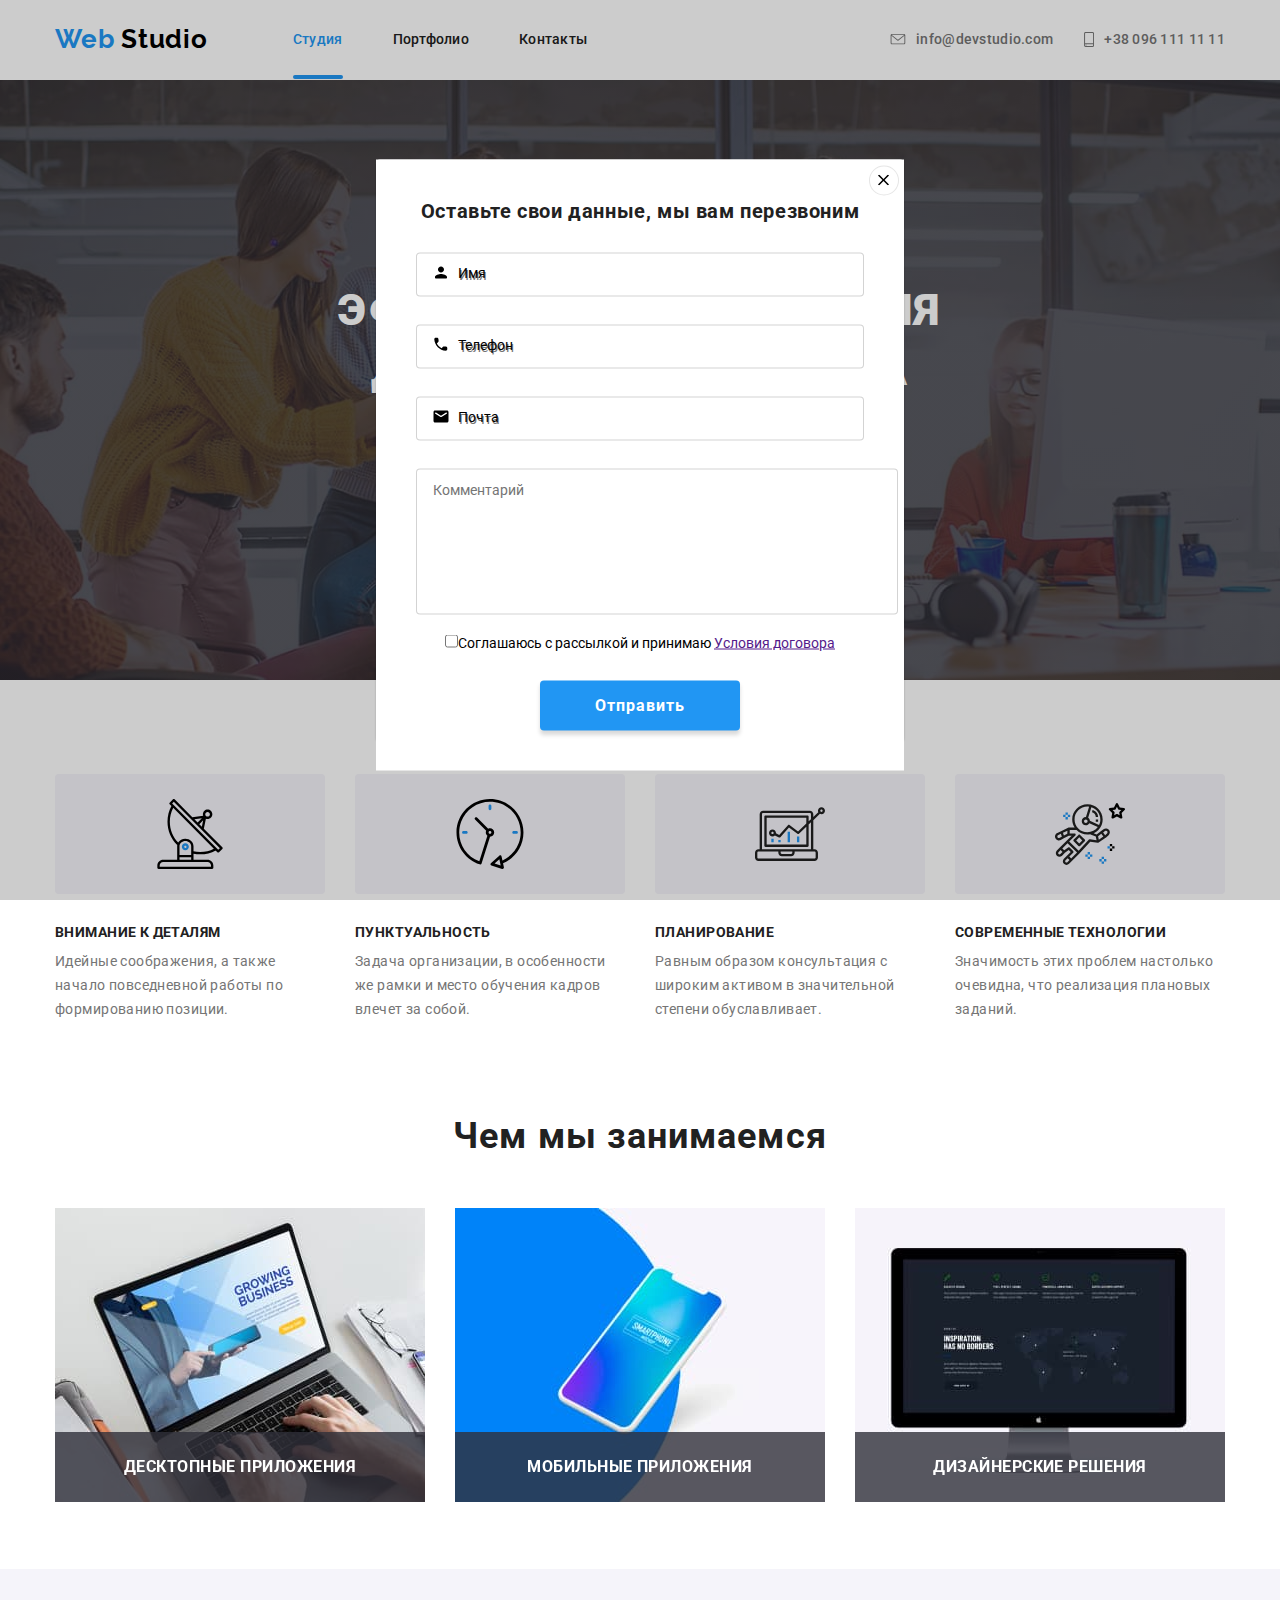
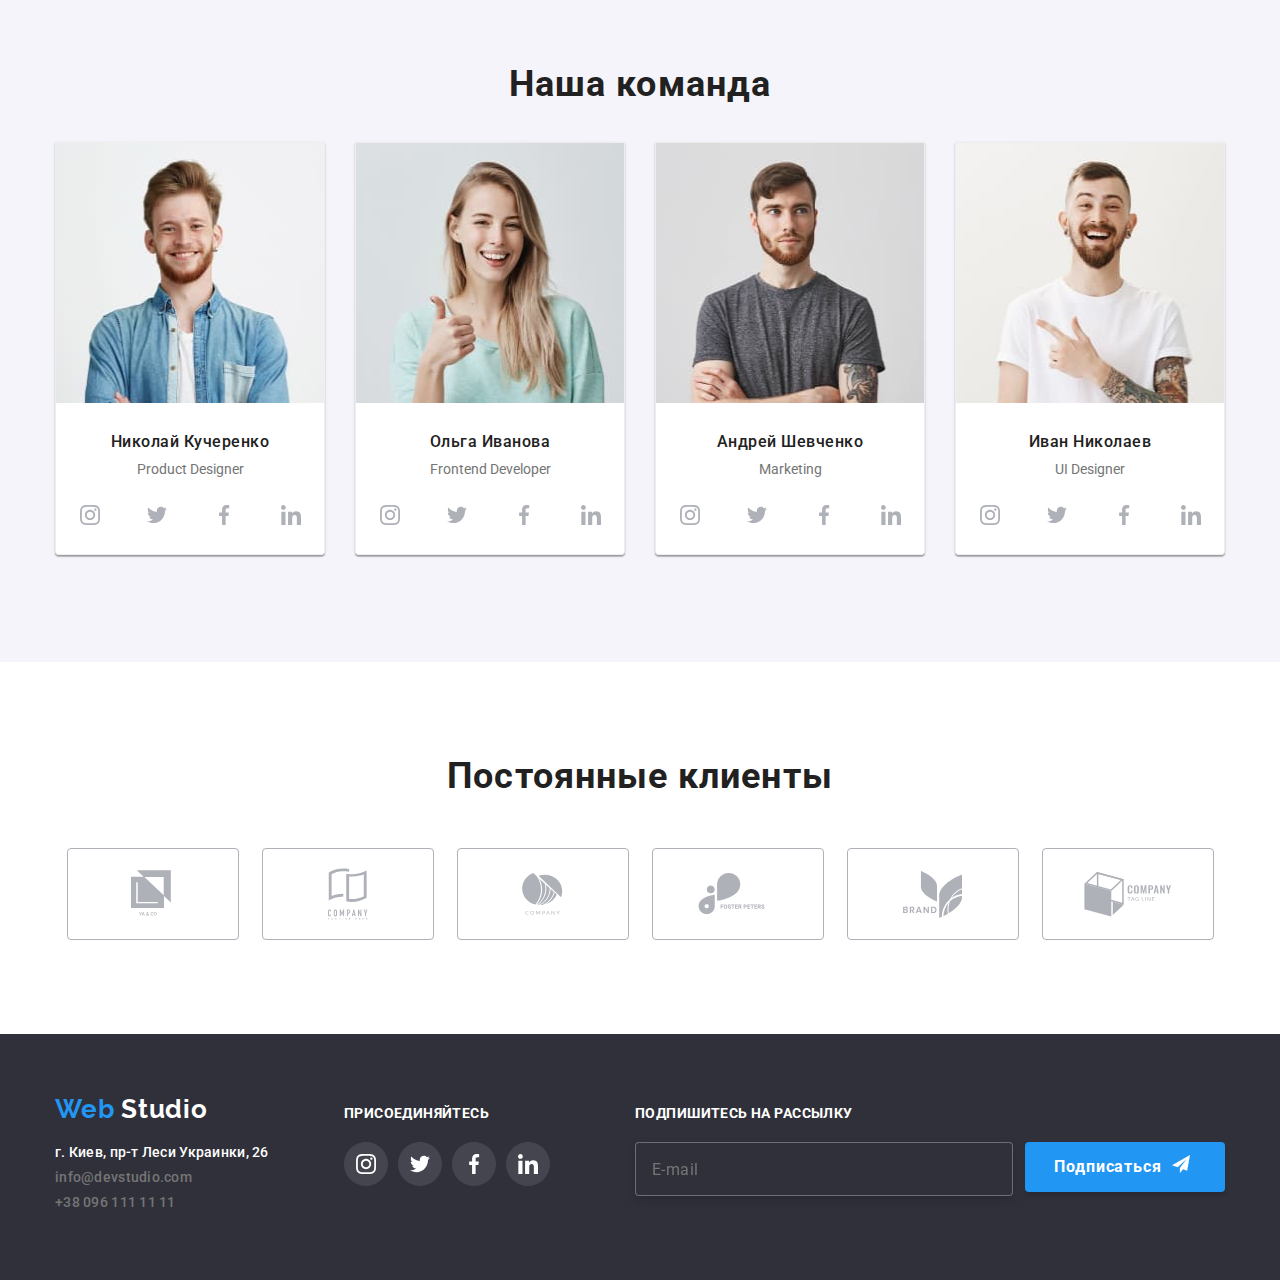
==== index.html @ 1ddcbf8c "форма-вопрос" ====
<!DOCTYPE html>
<html lang="ru">

<head>
  <meta charset="UTF-8" />
  <meta name="viewport" content="width=device-width, initial-scale=1.0" />
  <title>Web Studio</title>
  <link rel="stylesheet" href="./css/normalize.css" />
  <link rel="stylesheet" href="./css/style.css" />
  <link href="https://fonts.googleapis.com/css2?family=Roboto:wght@400;500;700&display=swap" rel="stylesheet" />
</head>

<body>
  <!--Хедер-->
  <header class="header">
    <div class="container">
      <nav class="navigation">
        <a class="logo-link-header link" href="./index.html">Web<span class="logo-studio-header"> Studio</span></a>

        <ul class="navigation-list list">
          <li class="navigation-list-item">
            <a class="navigation-list-link link current" href="./index.html">Студия</a>
          </li>
          <li class="navigation-list-item">
            <a class="navigation-list-link link" href="./portfolio.html">Портфолио</a>
          </li>
          <li class="navigation-list-item">
            <a class="navigation-list-link link" href="">Контакты</a>
          </li>
        </ul>
      </nav>

      <div class="header-contacts">
        <address class="address">
          <ul class="header-address list">

            <li class="mail-link-block">
              <a class="company-address-header link" href="mailto:info@devstudio.com">
                <svg class="company-address-svg" width="16" height="11">
                  <use href="./images/icons/symbol-defs.svg#envelope"></use>
                </svg>
                info@devstudio.com
              </a>
            </li>

            <li class="phone-link-block">
              <a class="company-address-header link" href="tel:+380961111111">
                <svg class="company-address-svg" width="10" height="15">
                  <use href="./images/icons/symbol-defs.svg#smartphone"></use>
                </svg>
                +38 096 111 11 11
              </a>
            </li>

          </ul>
        </address>
      </div>
    </div>
  </header>

  <main>
    <!--Герой-->
    <section class="hero">
      <div class="container">
        <h1 class="hero-title">
          Эффективные решения<br>для вашего бизнеса
        </h1>
        <div class="hero-button">
          <button class="button">Заказать услугу</button>
        </div>

        <div class="backdrop is-hidden">
          <div class="modal">
            <form action="" class="contact-form">

              <button class="close-button">
                <svg class="close-button-icon">
                  <use href="./images/icons/symbol-defs.svg#close"></use>
                </svg>
              </button>

              <b class="modal-title">Оставьте свои данные, мы вам перезвоним</b>

              <div class="input-div">
                <svg class="input-icon">
                  <use href="./images/icons/symbol-defs.svg#person-black"></use>
                </svg>
                <label for="user-name" class="contact-form-label">Имя</label>
                <input type="text" name="user-name" class="contact-form-input" placeholder="Имя">
              </div>

              <div class="input-div">
                <svg class="input-icon">
                  <use href="./images/icons/symbol-defs.svg#phone-black"></use>
                </svg>
                <label for="user-name" class="contact-form-label">Телефон</label>
                <input type="phone" name="user-phone" class="contact-form-input" placeholder="Телефон">
              </div>

              <div class="input-div">
                <svg class="input-icon">
                  <use href="./images/icons/symbol-defs.svg#email-black"></use>
                </svg>
                <label for="user-name" class="contact-form-label">Почта</label>
                <input type="email" name="user-email" class="contact-form-input" placeholder="Почта">
              </div>

              <textarea class="input-comment" name="user-message" id="" placeholder="Комментарий"></textarea>

              <div class="input-checkbox">
                <label>
                  <input type="checkbox">Соглашаюсь с рассылкой и принимаю <a href="">Условия договора</a>
                </label>
              </div>





              <button class="submit-button" type="submit">Отправить</button>
            </form>



          </div>
        </div>

        <!-- <script>
                  const refs = {
                    openModalBtn: document.querySelector("[data-open-modal]"),
                    closeModalBtn: document.querySelector("[data-close-modal]"),
                    backdrop: document.querySelector("[data-backdrop]"),
                  };
        
                  refs.openModalBtn.addEventListener("click", toggleModal);
                  refs.closeModalBtn.addEventListener("click", toggleModal);
        
                  refs.backdrop.addEventListener("click", logBackdropClick);
        
                  function toggleModal() {
                    refs.backdrop.classList.toggle("is-hidden");
                  }
        
                  function logBackdropClick() {
                    console.log("Это клик в бекдроп");
                  }
                </script> -->

      </div>
    </section>

    <!--Преимущества-->
    <section class="advantages">
      <div class="container">
        <h2 hidden>Наши преимущества</h2>
        <ul class="advantages-list list">
          <li class="advantages-list-item list">
            <div class="advantages-icon-div">
              <svg class="advantage-link-icon">
                <use href="./images/icons/symbol-defs.svg#advantage-1"></use>
              </svg>
            </div>
            <h3 class="advantage-name">Внимание к деталям</h3>
            <p class="advantage-description">
              Идейные соображения, а также начало повседневной работы по
              формированию позиции.
            </p>
          </li>


          <li class="advantages-list-item list">
            <div class="advantages-icon-div">
              <svg class="advantage-link-icon">
                <use href="./images/icons/symbol-defs.svg#advantage-2"></use>
              </svg>
            </div>
            <h3 class="advantage-name">Пунктуальность</h3>
            <p class="advantage-description">
              Задача организации, в особенности же рамки и место обучения
              кадров влечет за собой.
            </p>
          </li>

          <li class="advantages-list-item list">
            <div class="advantages-icon-div">
              <svg class="advantage-link-icon">
                <use href="./images/icons/symbol-defs.svg#advantage-3"></use>
              </svg>
            </div>
            <h3 class="advantage-name">Планирование</h3>
            <p class="advantage-description">
              Равным образом консультация с широким активом в значительной
              степени обуславливает.
            </p>
          </li>

          <li class="advantages-list-item list">
            <div class="advantages-icon-div">
              <svg class="advantage-link-icon">
                <use href="./images/icons/symbol-defs.svg#advantage-4"></use>
              </svg>
            </div>
            <h3 class="advantage-name">Современные технологии</h3>
            <p class="advantage-description">
              Значимость этих проблем настолько очевидна, что реализация
              плановых заданий.
            </p>
          </li>
        </ul>
      </div>
    </section>

    <!--Чем мы занимаемся-->
    <section class="activities">
      <div class="container">
        <h2 class="section-title">Чем мы занимаемся</h2>
        <ul class="activities-list list">

          <li class="activities-list-item">
            <h3 class="activities-list-item-name">Десктопные приложения</h3>
            <img src="./images/activity-1.jpg" alt="Ноутбук" width="370" height="294" />
          </li>

          <li class="activities-list-item">
            <h3 class="activities-list-item-name">Мобильные приложения</h3>
            <img src="./images/activity-2.jpg" alt="Смартфон" width="370" height="294" />
          </li>

          <li class="activities-list-item">
            <h3 class="activities-list-item-name">Дизайнерские решения</h3>
            <img src="./images/activity-3.jpg" alt="Стационарный компьютер" width="370" height="294" />
          </li>

        </ul>
      </div>
    </section>

    <!--Наша команда-->
    <section class="team">
      <div class="container">
        <h2 class="section-title">Наша команда</h2>
        <ul class="team-members-list list">
          <li class="team-member">
            <div class="team-card-image">
              <img class="team-member-image" src="./images/team-member-1.jpg" alt="фото члена команды" width="270"
                height="260" />
            </div>
            <div class="team-card-content">
              <h3 class="team-member-name">Николай Кучеренко</h3>
              <p class="team-member-position">Product Designer</p>
              <ul class="team-member-social-links list">

                <li class="team-member-social-links-item">
                  <a class="team-member-link" href="" aria-label="Ссылка на профиль Инстаграм">
                    <svg class="team-member-link-icon">
                      <use href="./images/icons/symbol-defs.svg#instagram"></use>
                    </svg>
                  </a>
                </li>
                <li class="team-member-social-links-item">
                  <a class="team-member-link" href="" aria-label="Ссылка на профиль Твиттер">
                    <svg class="team-member-link-icon">
                      <use href="./images/icons/symbol-defs.svg#twitter"></use>
                    </svg>
                  </a>
                </li>
                <li class="team-member-social-links-item">
                  <a class="team-member-link" href="" aria-label="Ссылка на профиль Фейсбук">
                    <svg class="team-member-link-icon">
                      <use href="./images/icons/symbol-defs.svg#facebook"></use>
                    </svg>
                  </a>
                </li>
                <li class="team-member-social-links-item">
                  <a class="team-member-link" href="" aria-label="Ссылка на профиль Линкедин">
                    <svg class="team-member-link-icon">
                      <use href="./images/icons/symbol-defs.svg#linkedin"></use>
                    </svg>
                  </a>
                </li>

              </ul>
            </div>
          </li>

          <li class="team-member">
            <div class="team-card-image">
              <img class="team-member-image" src="./images/team-member-2.jpg" alt="фото члена команды" width="270"
                height="260" />
            </div>
            <div class="team-card-content">
              <h3 class="team-member-name">Ольга Иванова</h3>
              <p class="team-member-position">Frontend Developer</p>
              <ul class="team-member-social-links list">

                <li class="team-member-social-links-item">
                  <a class="team-member-link" href="" aria-label="Ссылка на профиль Инстаграм">
                    <svg class="team-member-link-icon">
                      <use href="./images/icons/symbol-defs.svg#instagram"></use>
                    </svg>
                  </a>
                </li>
                <li class="team-member-social-links-item">
                  <a class="team-member-link" href="" aria-label="Ссылка на профиль Твиттер">
                    <svg class="team-member-link-icon">
                      <use href="./images/icons/symbol-defs.svg#twitter"></use>
                    </svg>
                  </a>
                </li>
                <li class="team-member-social-links-item">
                  <a class="team-member-link" href="" aria-label="Ссылка на профиль Фейсбук">
                    <svg class="team-member-link-icon">
                      <use href="./images/icons/symbol-defs.svg#facebook"></use>
                    </svg>
                  </a>
                </li>
                <li class="team-member-social-links-item">
                  <a class="team-member-link" href="" aria-label="Ссылка на профиль Линкедин">
                    <svg class="team-member-link-icon">
                      <use href="./images/icons/symbol-defs.svg#linkedin"></use>
                    </svg>
                  </a>
                </li>

              </ul>
            </div>
          </li>

          <li class="team-member">
            <div class="team-card-image">
              <img class="team-member-image" src="./images/team-member-3.jpg" alt="фото члена команды" width="270"
                height="260" />
            </div>
            <div class="team-card-content">
              <h3 class="team-member-name">Андрей Шевченко</h3>
              <p class="team-member-position">Marketing</p>
              <ul class="team-member-social-links list">

                <li class="team-member-social-links-item">
                  <a class="team-member-link" href="" aria-label="Ссылка на профиль Инстаграм">
                    <svg class="team-member-link-icon">
                      <use href="./images/icons/symbol-defs.svg#instagram"></use>
                    </svg>
                  </a>
                </li>
                <li class="team-member-social-links-item">
                  <a class="team-member-link" href="" aria-label="Ссылка на профиль Твиттер">
                    <svg class="team-member-link-icon">
                      <use href="./images/icons/symbol-defs.svg#twitter"></use>
                    </svg>
                  </a>
                </li>
                <li class="team-member-social-links-item">
                  <a class="team-member-link" href="" aria-label="Ссылка на профиль Фейсбук">
                    <svg class="team-member-link-icon">
                      <use href="./images/icons/symbol-defs.svg#facebook"></use>
                    </svg>
                  </a>
                </li>
                <li class="team-member-social-links-item">
                  <a class="team-member-link" href="" aria-label="Ссылка на профиль Линкедин">
                    <svg class="team-member-link-icon">
                      <use href="./images/icons/symbol-defs.svg#linkedin"></use>
                    </svg>
                  </a>
                </li>

              </ul>
            </div>
          </li>

          <li class="team-member">
            <div class="team-card-image">
              <img class="team-member-image" src="./images/team-member-4.jpg" alt="фото члена команды" width="270"
                height="260" />
            </div>
            <div class="team-card-content">
              <h3 class="team-member-name">Иван Николаев</h3>
              <p class="team-member-position">UI Designer</p>
              <ul class="team-member-social-links list">

                <li class="team-member-social-links-item">
                  <a class="team-member-link" href="" aria-label="Ссылка на профиль Инстаграм">
                    <svg class="team-member-link-icon">
                      <use href="./images/icons/symbol-defs.svg#instagram"></use>
                    </svg>
                  </a>
                </li>
                <li class="team-member-social-links-item">
                  <a class="team-member-link" href="" aria-label="Ссылка на профиль Твиттер">
                    <svg class="team-member-link-icon">
                      <use href="./images/icons/symbol-defs.svg#twitter"></use>
                    </svg>
                  </a>
                </li>
                <li class="team-member-social-links-item">
                  <a class="team-member-link" href="" aria-label="Ссылка на профиль Фейсбук">
                    <svg class="team-member-link-icon">
                      <use href="./images/icons/symbol-defs.svg#facebook"></use>
                    </svg>
                  </a>
                </li>
                <li class="team-member-social-links-item">
                  <a class="team-member-link" href="" aria-label="Ссылка на профиль Линкедин">
                    <svg class="team-member-link-icon">
                      <use href="./images/icons/symbol-defs.svg#linkedin"></use>
                    </svg>
                  </a>
                </li>

              </ul>
            </div>
          </li>
        </ul>
      </div>
    </section>

    <!--Постоянные клиенты-->
    <section class="clients">
      <div class="container">
        <h2 class="section-title">Постоянные клиенты</h2>
        <ul class="clients-list list">
          <li class="clients-list-item">
            <a class="client-logo-link" href="" aria-label="логотип компании-клиента">
              <svg class="client-logo-svg" width="44" height="49">
                <use href="./images/icons/symbol-defs.svg#logo-1"></use>
              </svg>
            </a>
          </li>
          <li class="clients-list-item">
            <a class="client-logo-link" href="" aria-label="логотип компании-клиента">
              <svg class="client-logo-svg" width="40" height="52">
                <use href="./images/icons/symbol-defs.svg#logo-2"></use>
              </svg>
            </a>
          </li>
          <li class="clients-list-item">
            <a class="client-logo-link" href="" aria-label="логотип компании-клиента">
              <svg class="client-logo-svg" width="41" height="42">
                <use href="./images/icons/symbol-defs.svg#logo-3"></use>
              </svg>
            </a>
          </li>
          <li class="clients-list-item">
            <a class="client-logo-link" href="" aria-label="логотип компании-клиента">
              <svg class="client-logo-svg" width="80" height="42">
                <use href="./images/icons/symbol-defs.svg#logo-4"></use>
              </svg>
            </a>
          </li>
          <li class="clients-list-item">
            <a class="client-logo-link" href="" aria-label="логотип компании-клиента">
              <svg class="client-logo-svg" width="59" height="47">
                <use href="./images/icons/symbol-defs.svg#logo-5"></use>
              </svg>
            </a>
          </li>
          <li class="clients-list-item">
            <a class="client-logo-link" href="" aria-label="логотип компании-клиента">
              <svg class="client-logo-svg" width="88" height="45">
                <use href="./images/icons/symbol-defs.svg#logo-6"></use>
              </svg>
            </a>
          </li>
        </ul>
      </div>
    </section>
  </main>

  <footer>
    <!--Контакты-->
    <section class="footer">
      <div class="container">
        <h2 hidden>Контакты</h2>
        <div class="footer-contacts">
          <a class="logo-link-footer link" href="./index.html">Web<span class="logo-studio-footer"> Studio</span></a>
          <address class="address">
            <ul class="list">
              <li>
                <a class="company-address link" href="https://goo.gl/maps/VdEKPKN24WeTXLv36" target="_blank">г. Киев,
                  пр-т Леси Украинки, 26</a>
              </li>
              <li>
                <a class="company-mail-footer link" href="mailto:info@devstudio.com">info@devstudio.com
                </a>
              </li>
              <li>
                <a class="company-phone-footer link" href="tel:+380961111111">+38 096 111 11 11
                </a>
              </li>
            </ul>
          </address>
        </div>

        <div class="footer-join">
          <b class="join">Присоединяйтесь</b>
          <ul class="join-links-list list">
            <li class="join-links-item">
              <a class="join-logo-link link" href="">
                <svg class="join-logo-link-svg">
                  <use href="./images/icons/symbol-defs.svg#instagram-footer"></use>
                </svg>
              </a>
            </li>
            <li class="join-links-item">
              <a class="join-logo-link link" href="">
                <svg class="join-logo-link-svg">
                  <use href="./images/icons/symbol-defs.svg#twitter-footer"></use>
                </svg>
              </a>
            </li>
            <li class="join-links-item">
              <a class="join-logo-link link" href="">
                <svg class="join-logo-link-svg">
                  <use href="./images/icons/symbol-defs.svg#facebook-footer"></use>
                </svg>
              </a>
            </li>
            <li class="join-links-item">
              <a class="join-logo-link link" href="">
                <svg class="join-logo-link-svg">
                  <use href="./images/icons/symbol-defs.svg#linkedin-footer"></use>
                </svg>
              </a>
            </li>
          </ul>
        </div>

        <div class="footer-subscribe">

          <form action="#" method="GET" class="subscribe-form">
            <b class="subscribe">Подпишитесь на рассылку</b>
            <div class="subscribe-block">

              <input type="email" name="user email" class="subscribe-input" placeholder="E-mail">

              <button type="submit" class="subscribe-button">
                Подписаться
                <svg class="subscribe-button-icon" width="24" height="24">
                  <use href="./images/icons/symbol-defs.svg#send"></use>
                </svg>
              </button>
            </div>
          </form>

        </div>
      </div>
    </section>
  </footer>
</body>

</html>
---- css/style.css ----
/*
цвет текста
color: #000000; черный для лого
color: #212121; почти черный
color: #FFFFFF; белый
color: #2196F3; голубой
color: #757575; серый

цвет фона
background: #FFFFFF; белый
background: #F5F4FA; серый
background: #2F303A; темный
*/
@font-face {
  font-family: "Raleway";
  font-style: normal;
  font-weight: 700;
  src: local("Raleway Bold"), local("Raleway-Bold"),
    url("../fonts/raleway-v16-latin-700.woff2") format("woff2"),
    /* Chrome 26+, Opera 23+, Firefox 39+ */
      url("../fonts/raleway-v16-latin-700.woff") format("woff"); /* Chrome 6+, Firefox 3.6+, IE 9+, Safari 5.1+ */
}
:root {
  --main-font: "Roboto", sans-serif;
  --secondary-font: "Raleway", sans-serif;
  --section-title-color: #212121;
  --accent-color: #2196f3;
  --accent-text: #ffffff;
  --logo-studio-header: #000000;
  --description-text-color: #757575;
  --title-text-color: #212121;
  --background-dark-color: #2f303a;
  --background-grey-color: #f5f4fa;
}
body {
  background-color: #ffffff;
  font-family: var(--main-font);
  font-size: 14px;
}
.link {
  text-decoration: none;
}
.list {
  list-style: none;
  padding-left: 0;
  padding-right: 0;
}
.section-title {
  /*универсальный заголовок секции*/
  font-weight: 700;
  font-size: 36px;
  line-height: 1.16;
  text-align: center;
  letter-spacing: 0.03em;
  color: var(--section-title-color);
}
.container {
  width: 1170px;
  padding-left: 15px;
  padding-right: 15px;
  margin-left: auto;
  margin-right: auto;
}
ul,
li,
h1,
h2,
h3,
h4,
h5,
h6,
p {
  margin-top: 0;
  margin-bottom: 0;
}
img {
  display: block;
  max-width: 100%;
}

/*Хедер*/
.logo-link-header {
  font-family: var(--secondary-font);
  font-weight: 700;
  font-size: 26px;
  line-height: 1.19;
  letter-spacing: 0.03em;
  color: var(--accent-color);

  padding-top: 24px;
  padding-bottom: 25px;
  margin-right: 85px;
}
.logo-studio-header {
  color: var(--logo-studio-header);
}
.header-address {
  display: flex;
}
.company-address-header {
  font-weight: 500;
  font-size: 14px;
  font-style: normal;
  line-height: 1.14;
  letter-spacing: 0.02em;
  color: var(--description-text-color);
  padding-top: 32px;
  padding-bottom: 32px;

  display: flex;
  align-items: center;
}
.company-address-svg {
  fill: currentColor;
  /*внимательно*/
  margin-right: 10px;
}
.company-address-header:hover,
.company-address-header:focus {
  color: var(--accent-color);
  transition: 250ms cubic-bezier(0.4, 0, 0.2, 1);
}
.mail-link-block {
  margin-right: 31px;
}
.navigation-list-link {
  position: relative;

  font-weight: 500;
  font-size: 14px;
  font-style: normal;
  line-height: 1.14;
  letter-spacing: 0.02em;
  color: var(--section-title-color);

  transition: 250ms cubic-bezier(0.4, 0, 0.2, 1);

  padding-top: 32px;
  padding-bottom: 32px;
}
.navigation-list-link:hover,
.navigation-list-link:focus {
  color: var(--accent-color);
}
.header .container {
  display: flex;
  align-items: center;
  justify-content: space-between;
}
.navigation-list {
  display: flex;
}
.navigation-list-item:not(:last-child) {
  margin-right: 50px;
}
.current::after {
  position: absolute;

  content: "";
  width: 100%;
  height: 4px;
  background-color: #2196F3;
  border-radius: 2px;
  bottom: 0;

  display: block;
}
.navigation-list-link.current {
  color:#2196F3;
}
.navigation {
  display: flex;
  align-items: center;
}

/*Герой*/
.hero {
  /* outline: 1px solid #666; */

  background-image: linear-gradient(
      to bottom,
      rgba(47, 48, 58, 0.8),
      rgba(47, 48, 58, 0.8)
    ),
    url(../images/header-background.jpg);
  background-repeat: no-repeat;
  background-position: center;
  background-size: cover;
  /* max-width: 1600px; */
  padding-top: 200px;
  padding-bottom: 200px;

  text-align: center;
}
.hero-title {
  font-weight: 900;
  font-size: 44px;
  line-height: 60px;
  text-align: center;
  letter-spacing: 0.06em;
  text-transform: uppercase;
  color: var(--accent-text);

  margin-bottom: 30px;
}
.button {
  font-weight: 700;
  font-size: 16px;
  line-height: 1.87;
  letter-spacing: 0.06em;
  color: #ffffff;
  background-color: var(--accent-color);
  width: 200px;
  height: 50px;
  outline: none;
  border: unset;
  cursor: pointer;

  box-shadow: 0px 4px 4px rgba(0, 0, 0, 0.15);
  border-radius: 4px;
}
.backdrop {
  position: fixed;
  top: 0;
  left: 0;

  width: 100%;
  height: 100%;
  background: rgba(0, 0, 0, 0.2);
}
.backdrop.is-hidden {
  /* opacity: 0;
  pointer-events: none; */
}
.modal {
  position: absolute;
  top: 50%;
  left: 50%;
  transform: translate(-50%, -50%);
  z-index: 999;
  
  width: 528px;
  height: 581px;

  background: #FFFFFF;
  box-shadow: 0px 1px 3px rgba(0, 0, 0, 0.12), 0px 1px 1px
  rgba(0, 0, 0, 0.14), 0px 2px 1px
  rgba(0, 0, 0, 0.2);
  border-radius: 4px;
}
.contact-form {
  position: relative;

  padding: 40px;
  display: flex;
  flex-direction: column;
  /* justify-content: center; */

  background-color: #FFFFFF;
}
.close-button {
  position: absolute;
  top: 1%;
  right: 1%;

  border-radius: 50%;
  padding: 0;
  width: 30px;
  height: 30px;

  background: #FFFFFF;
  border: 1px solid rgba(0, 0, 0, 0.1);
}
.close-button-icon {
  width: 11px;
  height: 11px;
}
.input-div {
  position: relative;
}
.contact-form-input[placehoder] {
  font-style: normal;
  font-weight: normal;
  font-size: 14px;
  line-height: 16px;
  letter-spacing: 0.01em;

  color: #757575;

  margin-left: 42px;
}
.modal-title {
  font-style: 400;
  font-weight: 700;
  font-size: 20px;
  line-height: 1.15;
  letter-spacing: 0.03em;
  color: #212121;

  margin-bottom: 30px;
  margin-left: auto;
  margin-right: auto;
}
.input-icon {
  position: absolute;


  width: 18px;
  height: 18px;
  margin-left: 16px;
  margin-top: 11px;
  margin-bottom: 11px;
  margin-right: 8px;
}
.contact-form-label {
  position: absolute;

  margin-left: 42px;
  margin-top: 12px;
  margin-bottom: 12px;
}
.contact-form-input {
  display: block;

  width: 448px;
  height: 40px;
  margin-bottom: 28px;
  padding-left: 42px;
  padding-right: 16px;

  border: 1px solid rgba(33, 33, 33, 0.2);
  border-radius: 4px;
}
.contact-form-input:not(:placeholder-shown) .contact-form-label {
  color: #2196F3;
}
.input-div {
  display: flex;
}
.input-comment {
  width: 448px;
  height: 120px;
  resize: none;

  margin-bottom: 20px;
  padding-left: 16px;
  padding-right: 16px;
  padding-top: 12px;
  padding-bottom: 12px;

  border: 1px solid rgba(33, 33, 33, 0.2);
  border-radius: 4px;
  
}
.input-checkbox {
  display: flex;
  justify-content: center;
  align-items: center;

  margin-bottom: 30px;
}
.submit-button {
  font-weight: 700;
  font-size: 16px;
  line-height: 1.87;
  letter-spacing: 0.06em;
  color: #ffffff;
  background-color: var(--accent-color);
  width: 200px;
  height: 50px;
  outline: none;
  border: unset;
  cursor: pointer;

  box-shadow: 0px 4px 4px rgba(0, 0, 0, 0.15);
  border-radius: 4px;

  margin-left: auto;
  margin-right: auto;
}



/*Преимущества*/
.advantages {
  /* outline: 1px solid #666; */

  padding-top: 94px;
  padding-bottom: 94px;
}
.advantage-name {
  font-weight: 700;
  font-size: 14px;
  line-height: 16px;
  letter-spacing: 0.03em;
  text-transform: uppercase;
  color: #212121;
}
.advantage-description {
  font-weight: 400;
  font-size: 14px;
  line-height: 1.71;
  letter-spacing: 0.03em;
  color: var(--description-text-color);
}
.advantage-link-icon {
  width: 70px;
  height: 70px;
}
.advantages-icon-div {
  width: 270px;
  height: 120px;
  background: #F5F4FA;
  border-radius: 4px;

  display: flex;
  justify-content: center;
  align-items: center;
}
.advantages-list {
  display: flex;
  justify-content: center;
}
.advantages-list-item:not(:last-child) {
  margin-right: 30px;
}
.advantage-name {
  margin-top: 30px;
  margin-bottom: 10px;
}
.link-icon {
  fill: #2f303a;
}

/*Чем мы занимаемся*/
.activities {
  /* outline: 1px solid #666; */

  padding-top: 0;
  padding-bottom: 67px;
}
.activities-list {
  display: flex;
  justify-content: center;
}
.activities-list-item {
  position: relative;
}
.activities-list-item-name {
  position: absolute;
  bottom: 0;

  font-weight: 700;
  font-size: 1.14;
  line-height: 16px;
  text-align: center;
  letter-spacing: 0.03em;
  text-transform: uppercase;
  color: var(--accent-text); 

  background: rgba(47, 48, 58, 0.8);
  width: 370px;
  height: 70px;

  display: flex;
  justify-content: center;
  align-items: center;
}
.activities .section-title {
  margin-bottom: 50px;
}
.activities-list-item:not(:last-child) {
  margin-right: 30px;
}

/*Наша команда*/
.team {
  background-color: var(--background-grey-color);

  padding-top: 94px;
  padding-bottom: 107px;
}
.team .section-title {
  font-weight: 700;
  font-size: 36px;
  line-height: 42px;
  text-align: center;
  letter-spacing: 0.03em;
  color: var(--title-text-color);

  margin-bottom: 37px;
}
.team-member {
  border: 1px solid #eeeeee;
  border-bottom-right-radius: 4px;
  border-bottom-left-radius: 4px;
  overflow: hidden;
  box-shadow: 0px 2px 1px rgba(0, 0, 0, 0.2), 0px 1px 1px rgba(0, 0, 0, 0.14),
    0px 1px 3px rgba(0, 0, 0, 0.12);
}
.team-card-content {
  background-color: #ffffff;
}
.team-member-name {
  font-weight: 500;
  font-size: 16px;
  line-height: 1.18;
  letter-spacing: 0.03em;
  color: var(--title-text-color);

  display: flex;
  justify-content: center;
}
.team-member-position {
  font-weight: 400;
  color: var(--description-text-color);
  margin-bottom: 16px;

  display: flex;
  justify-content: center;
}
.team-member-social-links {
  display: flex;
  justify-content: space-around;
  padding-bottom: 17px;
}
.team-member-social-links-item {
  width: 44px;
  height: 44px;
  display: flex;
  justify-content: center;
  align-items: center;
}
.team-member-link {
  width: 44px;
  height: 44px;  
  border-radius: 50%;
  fill: #AFB1B8;

  display: flex;
  align-items: center;
  justify-content: center;

  transition: 250ms cubic-bezier(0.4, 0, 0.2, 1);
}
.team-member-link:hover,
.team-member-link:focus {
  background-color: var(--accent-color);
}
.team-member-link-icon {
  width: 20px;
  height: 20px;
  transition: 250ms cubic-bezier(0.4, 0, 0.2, 1);
}
.team-member-link:hover .team-member-link-icon,
.team-member-link:focus .team-member-link-icon{
  fill: var(--accent-text);
}
.team-members-list {
  display: flex;
  justify-content: center;
}
.team-member:not(:last-child) {
  margin-right: 30px;
}
.team-member-name {
  padding-top: 30px;
  margin-bottom: 10px;
}

/*Постоянные клиенты*/
.clients {
  padding-top: 94px;
  padding-bottom: 94px;
}
.clients-list {
  display: flex;
  justify-content: space-around;
}
.clients .section-title {
  margin-bottom: 50px;
}
.client-logo-svg {
  fill: #AFB1B8;

  transition: 250ms cubic-bezier(0.4, 0, 0.2, 1);
}
.client-logo-link {
  width: 170px;
  height: 90px;
  border: 1px solid #AFB1B8;
  border-radius: 4px;

  display: flex;
  justify-content: center;
  align-items: center;

  transition: 250ms cubic-bezier(0.4, 0, 0.2, 1);
}
.client-logo-link:hover,
.client-logo-link:focus {
  border-color: var(--accent-color);
}
.client-logo-link:hover .client-logo-svg,
.client-logo-link:focus .client-logo-svg{
  fill: var(--accent-color);
}

/*Контакты*/
.footer {
  padding-top: 60px;
  padding-bottom: 60px;
}
.company-address {
  /*адрес компании в футере*/
  font-weight: 500;
  font-size: 14px;
  font-style: normal;
  line-height: 1.14;
  letter-spacing: 0.02em;
  color: var(--accent-text);

  display: block;
  margin-bottom: 9px;
}
.company-mail-footer,
.company-phone-footer {
  font-weight: 500;
  font-size: 14px;
  font-style: normal;
  line-height: 1.14;
  letter-spacing: 0.02em;
  color: var(--description-text-color);

  display: block;
  margin-bottom: 9px;
}
.join,
.subscribe {
  /*присоединяйтесь, подпишитесь в футере*/
  font-weight: 700;
  font-size: 14px;
  line-height: 1.14;
  letter-spacing: 0.03em;
  text-transform: uppercase;
  color: var(--accent-text);

  display: block;
  margin-bottom: 20px;
}
.logo-link-footer {
  /*логотип в футере*/
  font-family: var(--secondary-font);
  font-weight: 700;
  font-size: 26px;
  line-height: 1.19;
  letter-spacing: 0.03em;
  color: var(--accent-color);

  display: block;
  margin-bottom: 20px;
}
.logo-studio-footer {
  /*белый цвет для слова studio*/
  color: #ffffff;
}
.footer .container {
  display: flex;
  align-items: baseline;
  justify-content: space-between;
}
.join-links-list {
  display: flex;
  justify-content: space-between;
}
.join-logo-link {
  height: 44px;
  width: 44px;

  display: block;
  border-radius: 50%;
  transition: 250ms cubic-bezier(0.4, 0, 0.2, 1);
}
.join-logo-link:hover,
.join-logo-link:focus {
  background-color: var(--accent-color);
}
.join-logo-link:not(last-child) {
  margin-right: 10px;
}
.join-logo-link-svg {
  width: 44px;
  height: 44px;

  fill: #fff;
}
.subscribe-button {
  font-weight: 700;
  font-size: 16px;
  line-height: 1.87;
  letter-spacing: 0.06em;
  color: #ffffff;
  background-color: var(--accent-color);
  width: 200px;
  height: 50px;
  outline: none;
  border: unset;
  cursor: pointer;

  box-shadow: 0px 4px 4px rgba(0, 0, 0, 0.15);
  border-radius: 4px;
  display: flex;
  align-items: center;
  justify-content: center;
}
.subscribe-button-icon {
  fill: #fff;
  margin-left: 10px;
}
.subscribe-input {
  width: 358px;
  height: 50px;
  background-color: var(--background-dark-color);
  border: 1px solid rgba(255, 255, 255, 0.3);
  filter: drop-shadow(0px 4px 4px rgba(0, 0, 0, 0.15));
  border-radius: 4px;

  margin-right: 12px;
}
.subscribe-input[placeholder] {
  padding-left: 16px;

  font-weight: normal;
  font-size: 16px;
  line-height: 1.25px;
  letter-spacing: 0.03em;
  color: rgba(255, 255, 255, 0.6);
}
.subscribe-block {
  display: flex;
}
.footer {
  background-color: var(--background-dark-color);
}





/*Портфолио*/
.portfolio {
  border-top: 1px solid #eeeeee;
  /* outline: 1px solid #666; */
  padding-top: 93px;
  padding-bottom: 94px;
}
.portfolio-button-list {
  display: flex;
  justify-content: center;

  margin-bottom: 50px;
}
.portfolio-button-list-item {
  font-weight: 500;
  font-size: 16px;
  line-height: 1.62;
  letter-spacing: 0.03em;
  color: var(--title-text-color);
  border: unset;
  padding-left: 22px;
  padding-right: 22px;
  padding-top: 6px;
  padding-bottom: 6px;
  cursor: pointer;
  border-radius: 4px;

  margin-right: 8px;

  transition: 250ms cubic-bezier(0.4, 0, 0.2, 1);
}
.portfolio-button-list-item:hover,
.portfolio-button-list-item:focus {
  color: var(--accent-text);
  background-color: var(--accent-color);
  box-shadow: 0px 2px 2px rgba(0, 0, 0, 0.12),
  0px 1px 2px rgba(0, 0, 0, 0.08),
  0px 3px 1px rgba(0, 0, 0, 0.1);
  border-radius: 4px;
}
.overlay {
  position: absolute;
  top: 100%;
  bottom: 0;
  opacity: 1;

  width: 100%;
  height: 100%;
  background: rgba(33, 150, 243, 0.9);
  transition: 250ms cubic-bezier(0.4, 0, 0.2, 1);
}
.overlay-text {
  font-weight: 400;
  font-size: 18px;
  line-height: 1.55;
  letter-spacing: 0.03em;
  color: var(--accent-text);

  padding-top: 65px;
  padding-bottom: 65px;
  padding-left: 24px;
  padding-right: 24px;
}
.portfolio-card-link {
    display: block;
}
.portfolio-card-link:hover,
.portfolio-card-link:focus {
  box-shadow: 1px 4px 6px
  rgba(0, 0, 0, 0.16), 0px 4px 4px
  rgba(0, 0, 0, 0.06), 0px 1px 1px
  rgba(0, 0, 0, 0.12);
}
.portfolio-card-link:hover .overlay,
.portfolio-card-link:focus .overlay {
  transform: translatey(0);
  top: 0;
}
.portfolio-example-title {
  font-weight: 700;
  font-size: 18px;
  line-height: 2;
  letter-spacing: 0.06em;
  color: var(--title-text-color);
}
.portfolio-example-text {
  font-weight: 400;
  font-size: 16px;
  line-height: 30px;
  letter-spacing: 0.03em;
  color: var(--description-text-color);
}
.portfolio-example-list {
  display: flex;
  flex-wrap: wrap;
  justify-content: center;
}
.portfolio-example-list-item {
  margin-right: 30px;
  margin-bottom: 30px;
}
.portfolio-example-list-item:nth-child(3n) {
  margin-right: 0;
}
.portfolio-example-list-item:nth-child(n + 7) {
  margin-bottom: 0;
}
.portfolio-card {
  position: relative;

  border-top-right-radius: 5px;
  border-top-left-radius: 5px;
  overflow: hidden;
}
.portfolio-card-content {
  padding-top: 20px;
  padding-bottom: 20px;
  padding-left: 24px;
  padding-right: 24px;

  border: 1px solid #eeeeee;
  border-bottom-right-radius: 5px;
  border-bottom-left-radius: 5px;
  overflow: hidden;
}
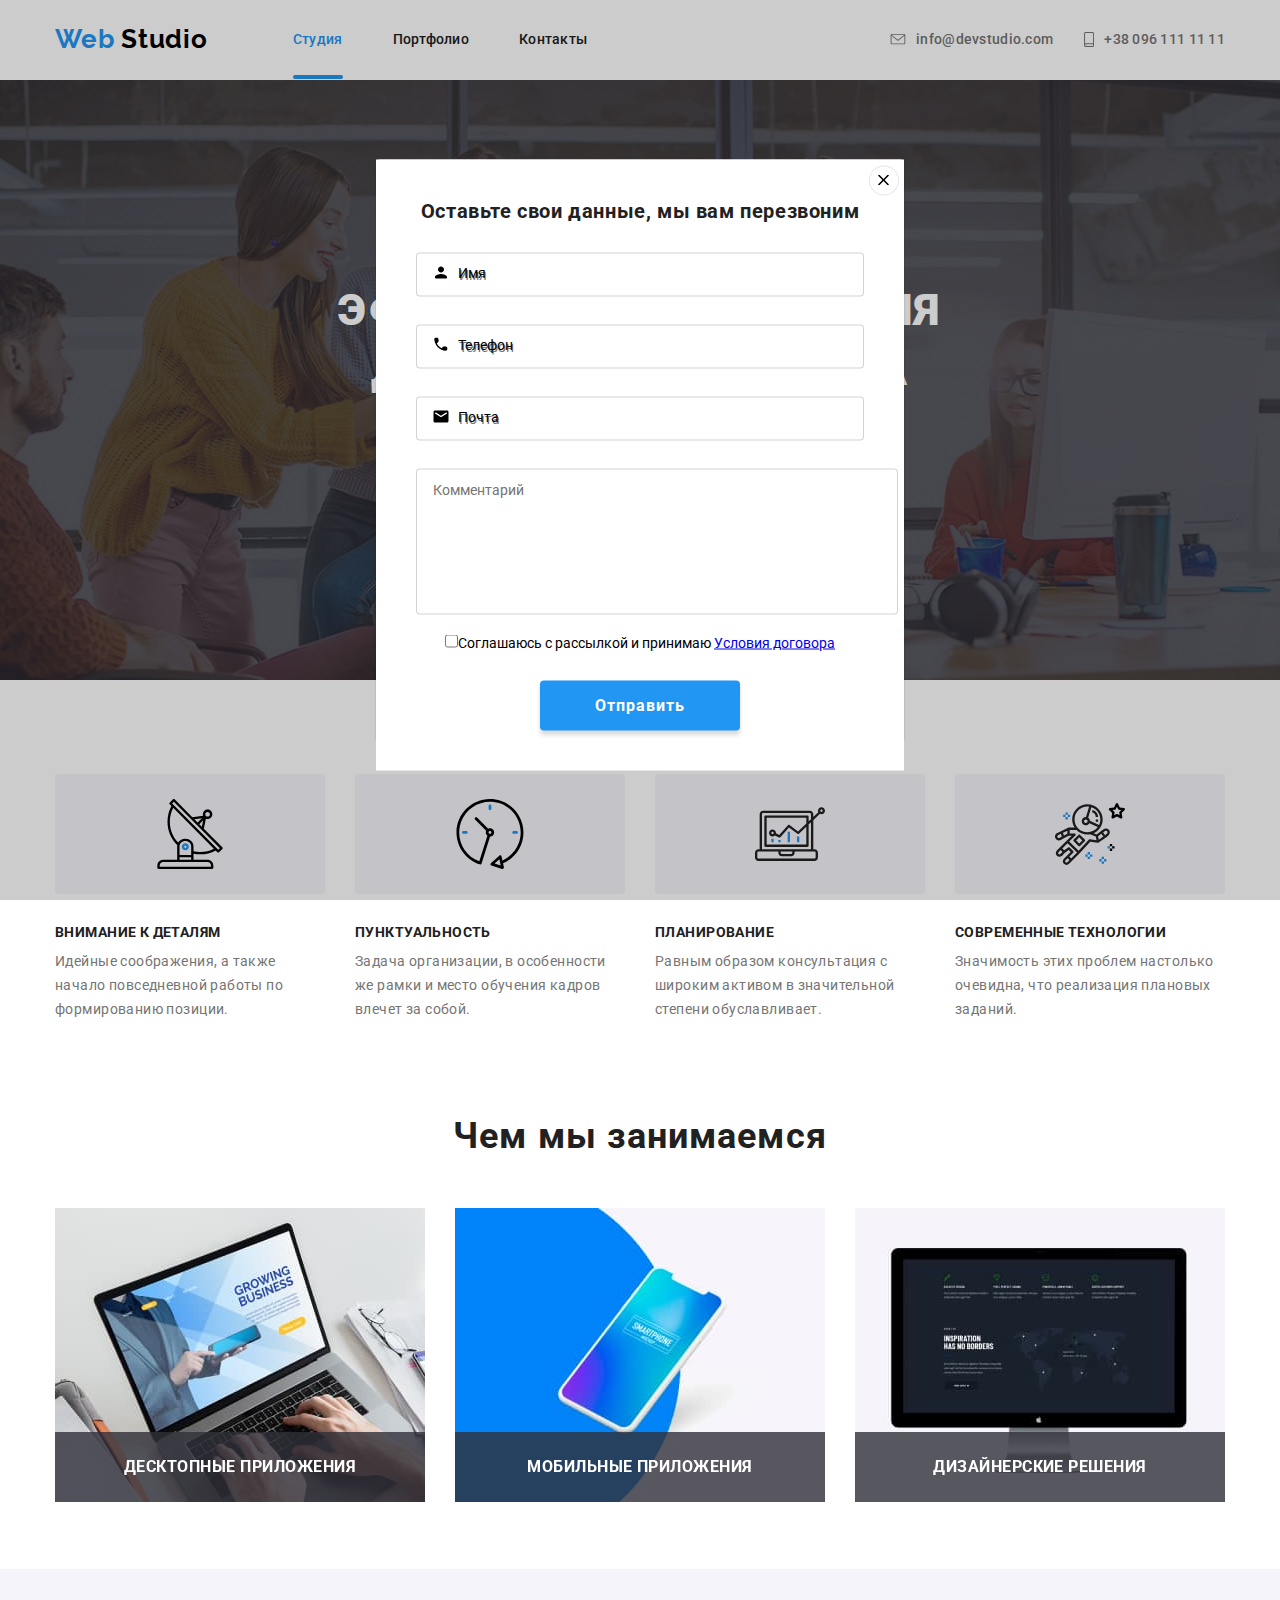
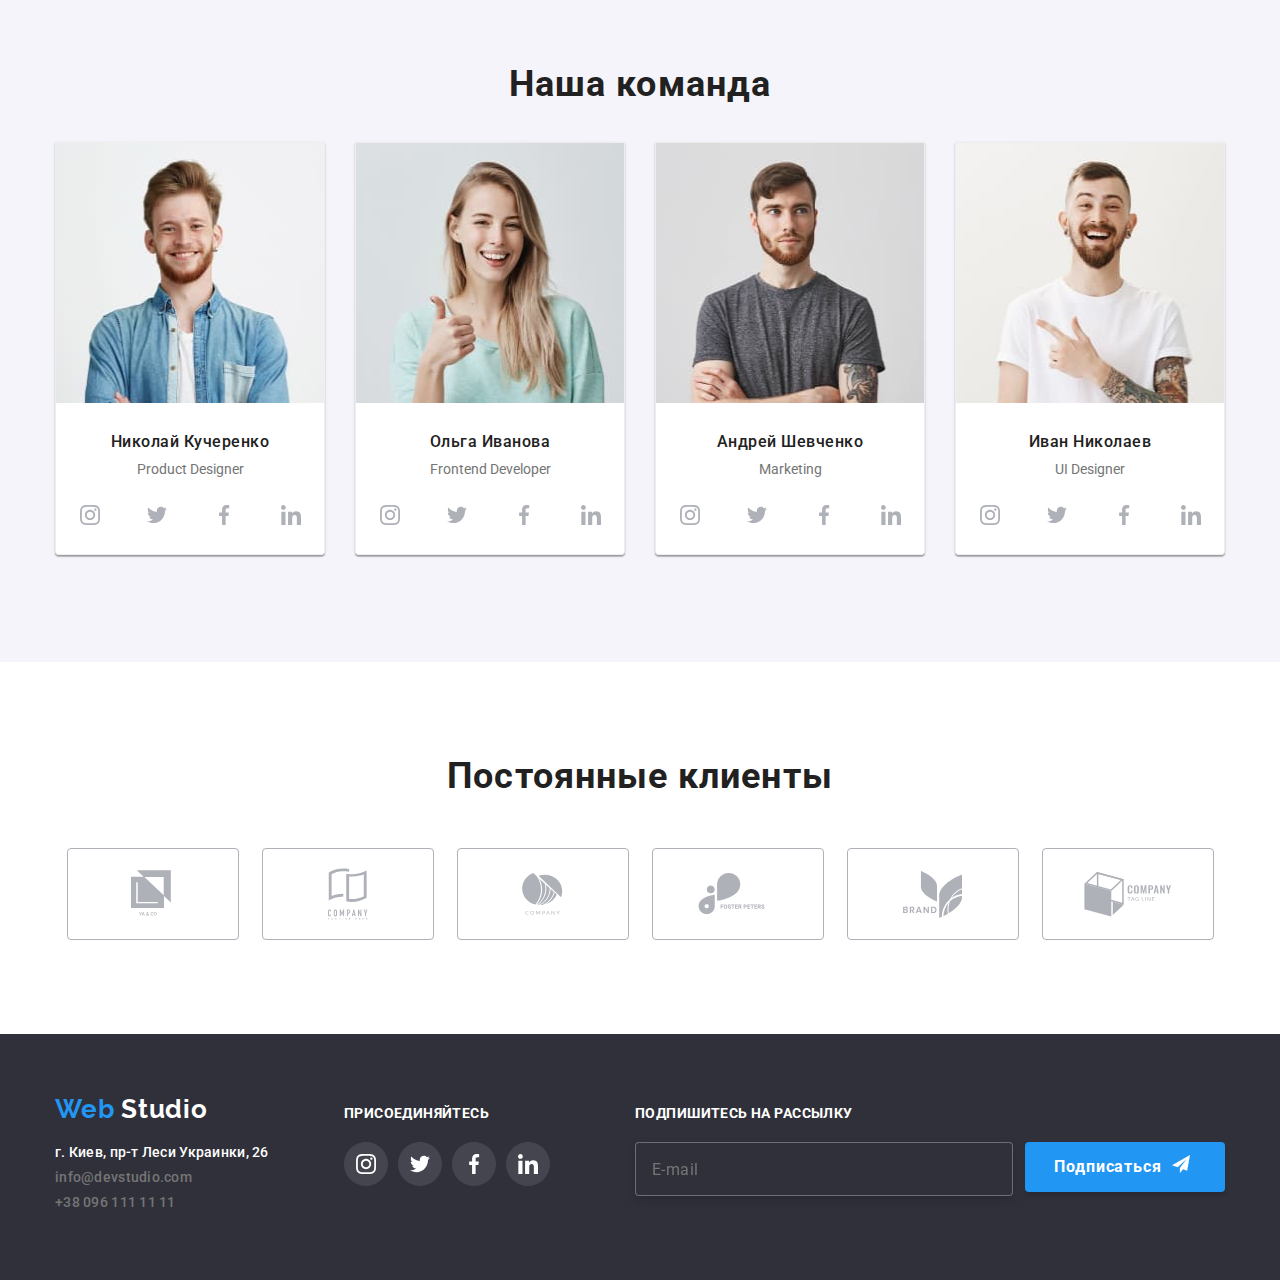
==== commit 1a6923ed: "форма 2" ====
--- a/index.html
+++ b/index.html
@@ -66,14 +66,14 @@
           Эффективные решения<br>для вашего бизнеса
         </h1>
         <div class="hero-button">
-          <button class="button">Заказать услугу</button>
+          <button class="button" data-open-modal>Заказать услугу</button>
         </div>
 
-        <div class="backdrop is-hidden">
+        <div class="backdrop is-hidden" data-backdrop>
           <div class="modal">
             <form action="" class="contact-form">
 
-              <button class="close-button">
+              <button class="close-button" data-close-modal>
                 <svg class="close-button-icon">
                   <use href="./images/icons/symbol-defs.svg#close"></use>
                 </svg>
@@ -85,31 +85,31 @@
                 <svg class="input-icon">
                   <use href="./images/icons/symbol-defs.svg#person-black"></use>
                 </svg>
+                <input type="text" name="user-name" class="contact-form-input" placeholder="Имя">
                 <label for="user-name" class="contact-form-label">Имя</label>
-                <input type="text" name="user-name" class="contact-form-input" placeholder="Имя">
               </div>
 
               <div class="input-div">
                 <svg class="input-icon">
                   <use href="./images/icons/symbol-defs.svg#phone-black"></use>
                 </svg>
+                <input type="phone" name="user-phone" class="contact-form-input" placeholder="Телефон">
                 <label for="user-name" class="contact-form-label">Телефон</label>
-                <input type="phone" name="user-phone" class="contact-form-input" placeholder="Телефон">
               </div>
 
               <div class="input-div">
                 <svg class="input-icon">
                   <use href="./images/icons/symbol-defs.svg#email-black"></use>
                 </svg>
+                <input type="email" name="user-email" class="contact-form-input" placeholder="Почта">
                 <label for="user-name" class="contact-form-label">Почта</label>
-                <input type="email" name="user-email" class="contact-form-input" placeholder="Почта">
               </div>
 
               <textarea class="input-comment" name="user-message" id="" placeholder="Комментарий"></textarea>
 
               <div class="input-checkbox">
                 <label>
-                  <input type="checkbox">Соглашаюсь с рассылкой и принимаю <a href="">Условия договора</a>
+                  <input type="checkbox">Соглашаюсь с рассылкой и принимаю <a href="#">Условия договора</a>
                 </label>
               </div>
 
@@ -125,26 +125,26 @@
           </div>
         </div>
 
-        <!-- <script>
-                  const refs = {
-                    openModalBtn: document.querySelector("[data-open-modal]"),
-                    closeModalBtn: document.querySelector("[data-close-modal]"),
-                    backdrop: document.querySelector("[data-backdrop]"),
-                  };
-        
-                  refs.openModalBtn.addEventListener("click", toggleModal);
-                  refs.closeModalBtn.addEventListener("click", toggleModal);
-        
-                  refs.backdrop.addEventListener("click", logBackdropClick);
-        
-                  function toggleModal() {
-                    refs.backdrop.classList.toggle("is-hidden");
-                  }
-        
-                  function logBackdropClick() {
-                    console.log("Это клик в бекдроп");
-                  }
-                </script> -->
+        <script>
+          const refs = {
+            openModalBtn: document.querySelector("[data-open-modal]"),
+            closeModalBtn: document.querySelector("[data-close-modal]"),
+            backdrop: document.querySelector("[data-backdrop]"),
+          };
+
+          refs.openModalBtn.addEventListener("click", toggleModal);
+          refs.closeModalBtn.addEventListener("click", toggleModal);
+
+          refs.backdrop.addEventListener("click", logBackdropClick);
+
+          function toggleModal() {
+            refs.backdrop.classList.toggle("is-hidden");
+          }
+
+          function logBackdropClick() {
+            console.log("Это клик в бекдроп");
+          }
+        </script>
 
       </div>
     </section>
--- a/css/style.css
+++ b/css/style.css
@@ -254,7 +254,6 @@
   padding: 40px;
   display: flex;
   flex-direction: column;
-  /* justify-content: center; */
 
   background-color: #FFFFFF;
 }
@@ -304,7 +303,6 @@
 .input-icon {
   position: absolute;
 
-
   width: 18px;
   height: 18px;
   margin-left: 16px;
@@ -319,8 +317,13 @@
   margin-top: 12px;
   margin-bottom: 12px;
 }
+.contact-form-input:focus + .contact-form-label{
+  color: #2196F3;
+
+}
+
 .contact-form-input {
-  display: block;
+  /* position: absolute; */
 
   width: 448px;
   height: 40px;
@@ -331,13 +334,12 @@
   border: 1px solid rgba(33, 33, 33, 0.2);
   border-radius: 4px;
 }
-.contact-form-input:not(:placeholder-shown) .contact-form-label {
-  color: #2196F3;
-}
 .input-div {
-  display: flex;
-}
-.input-comment {
+  position: relative;
+
+  display: flex;
+}
+.input-comment[placeholder] {
   width: 448px;
   height: 120px;
   resize: none;
@@ -350,7 +352,6 @@
 
   border: 1px solid rgba(33, 33, 33, 0.2);
   border-radius: 4px;
-  
 }
 .input-checkbox {
   display: flex;
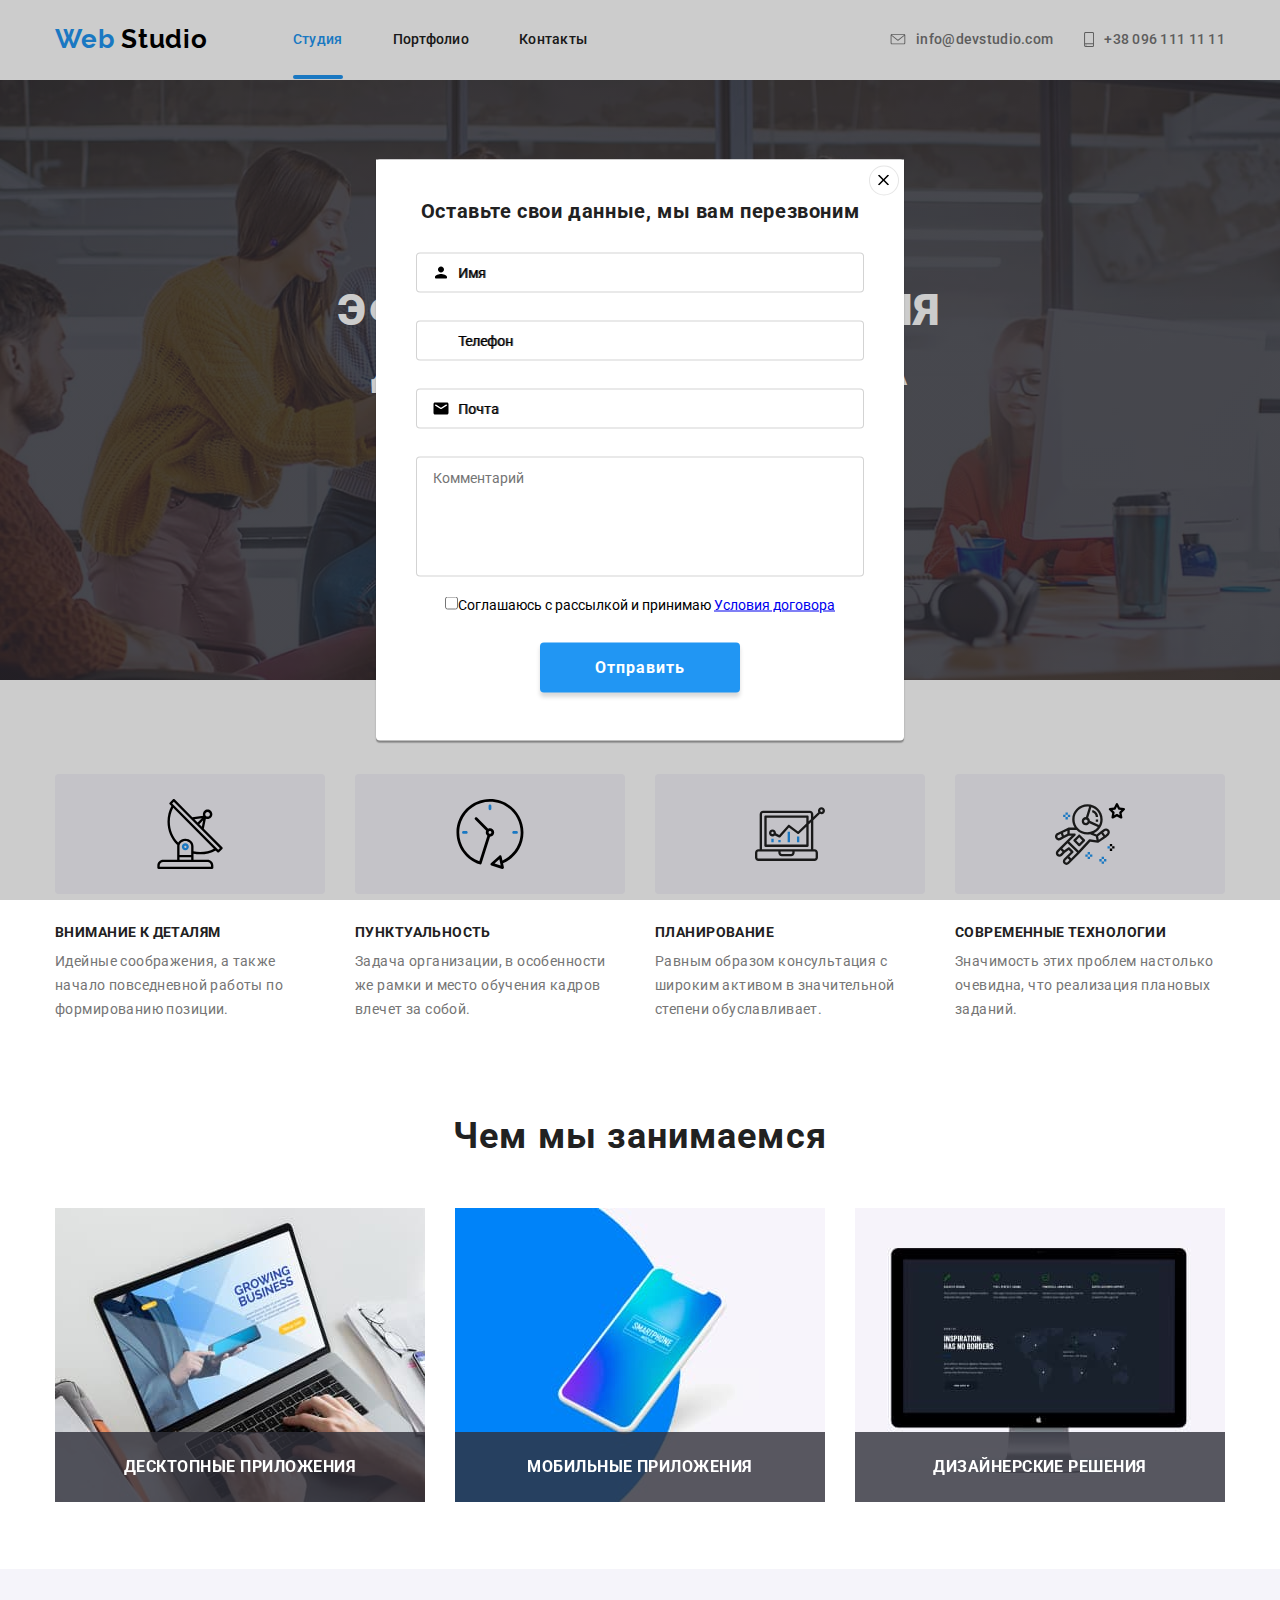
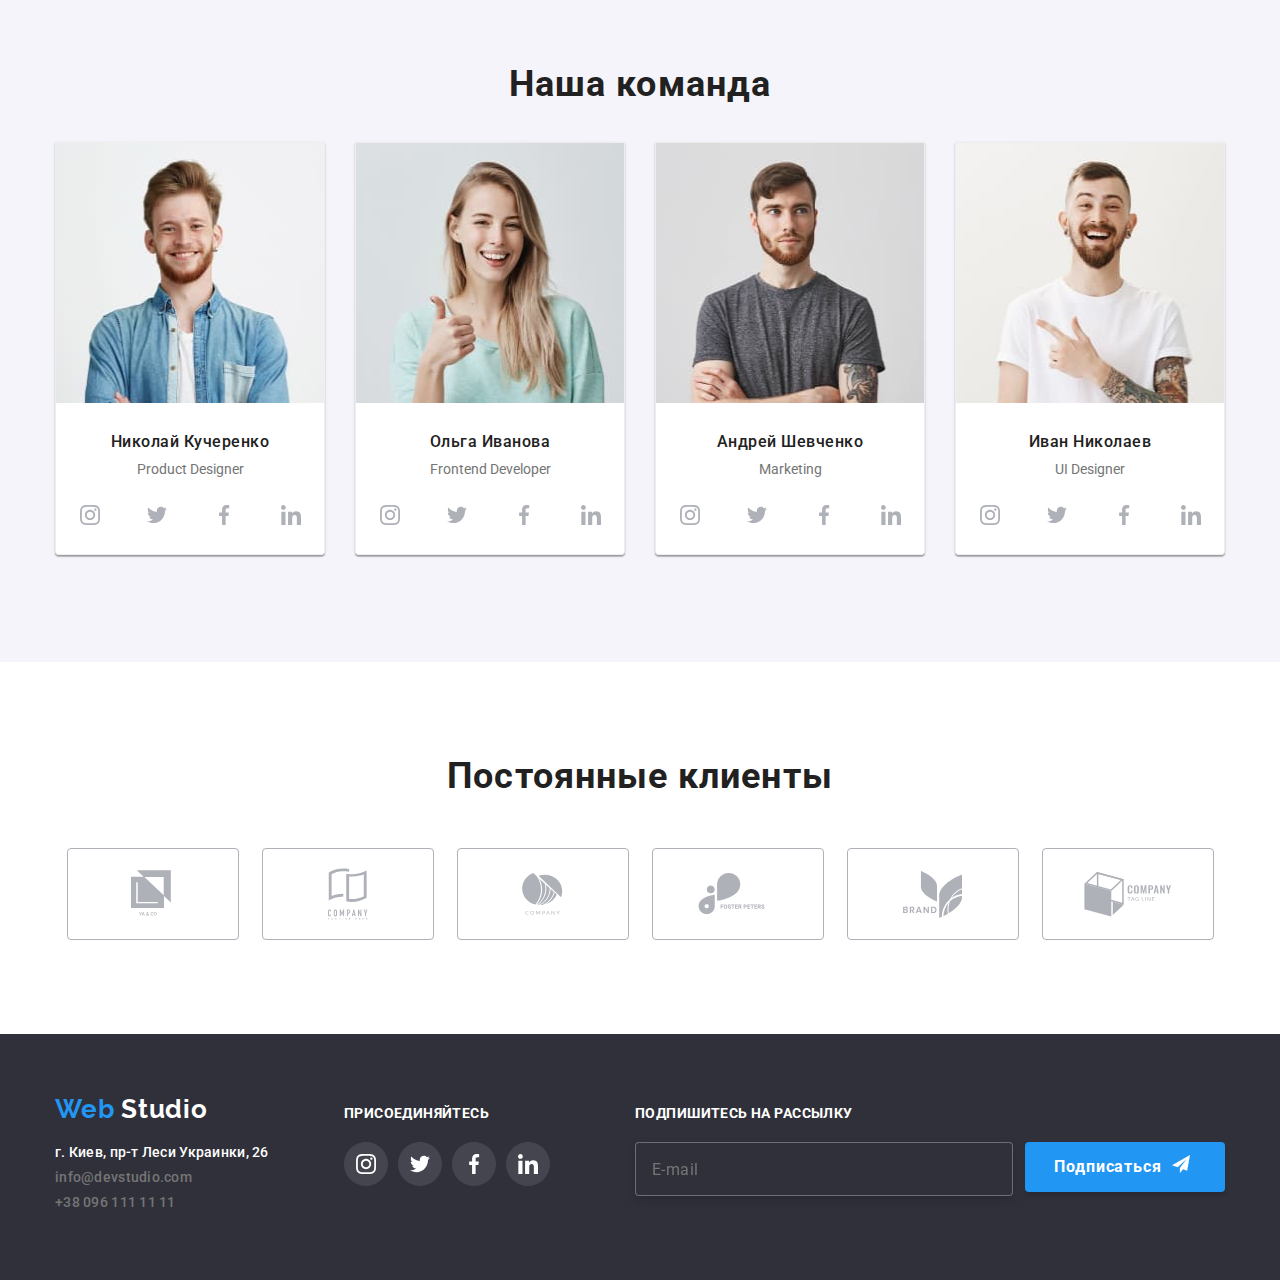
==== commit 9ae7ca47: "форма 2" ====
--- a/index.html
+++ b/index.html
@@ -93,8 +93,10 @@
                 <svg class="input-icon">
                   <use href="./images/icons/symbol-defs.svg#phone-black"></use>
                 </svg>
-                <input type="phone" name="user-phone" class="contact-form-input" placeholder="Телефон">
-                <label for="user-name" class="contact-form-label">Телефон</label>
+                <div class="label-div">
+                  <input type="phone" name="user-phone" class="contact-form-input" placeholder="Телефон">
+                  <label for="user-name" class="contact-form-label">Телефон</label>
+                </div>
               </div>
 
               <div class="input-div">
--- a/css/style.css
+++ b/css/style.css
@@ -254,6 +254,7 @@
   padding: 40px;
   display: flex;
   flex-direction: column;
+  box-sizing: border-box;
 
   background-color: #FFFFFF;
 }
@@ -317,32 +318,39 @@
   margin-top: 12px;
   margin-bottom: 12px;
 }
-.contact-form-input:focus + .contact-form-label{
+/* .contact-form-input[placeholder] {
+  display: none;
+} */
+.contact-form-input:hover + .contact-form-label{
   color: #2196F3;
-
-}
-
+}
 .contact-form-input {
-  /* position: absolute; */
-
   width: 448px;
   height: 40px;
   margin-bottom: 28px;
   padding-left: 42px;
   padding-right: 16px;
+  box-sizing: border-box;
 
   border: 1px solid rgba(33, 33, 33, 0.2);
   border-radius: 4px;
 }
 .input-div {
+  display: flex;
+}
+.label-div {
   position: relative;
-
-  display: flex;
-}
-.input-comment[placeholder] {
+}
+.contact-form-label {
+  position: absolute;
+  top: 0;
+  left: 0;
+}
+.input-comment {
   width: 448px;
   height: 120px;
   resize: none;
+  box-sizing: border-box;
 
   margin-bottom: 20px;
   padding-left: 16px;
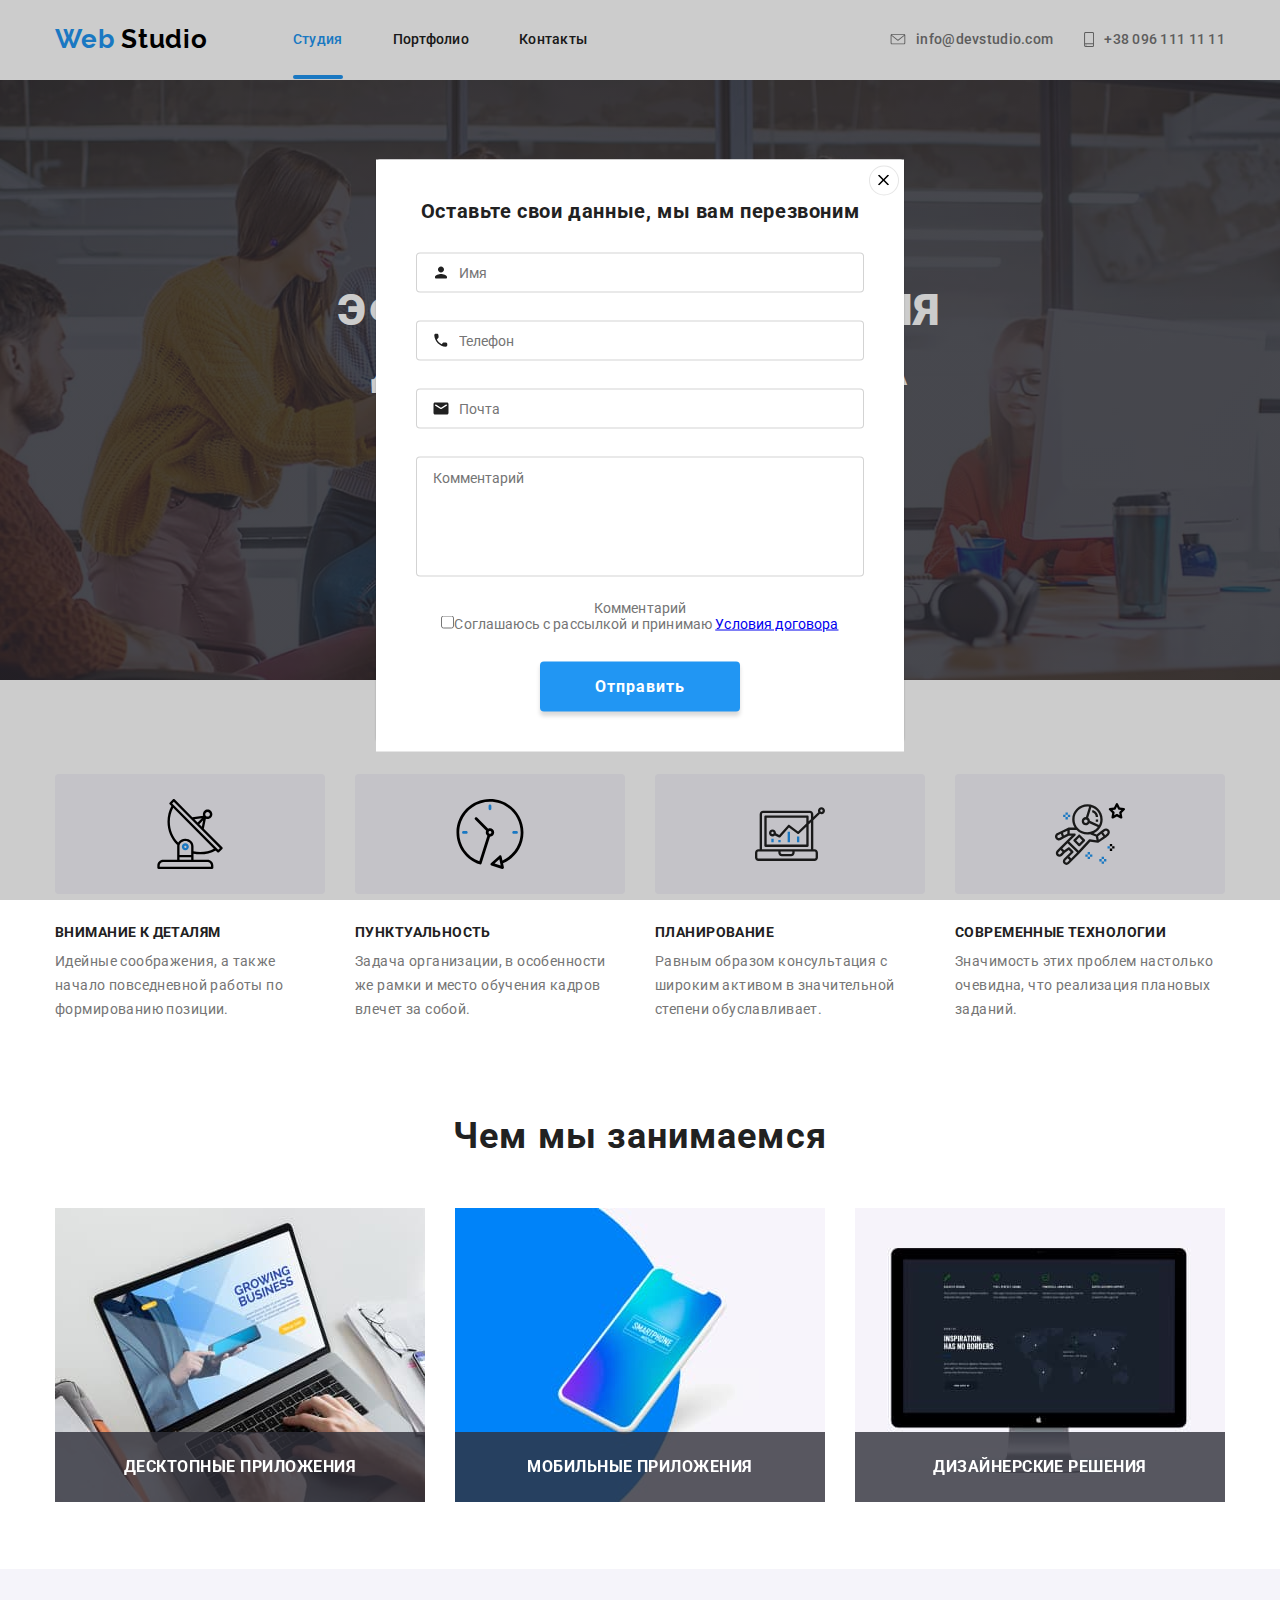
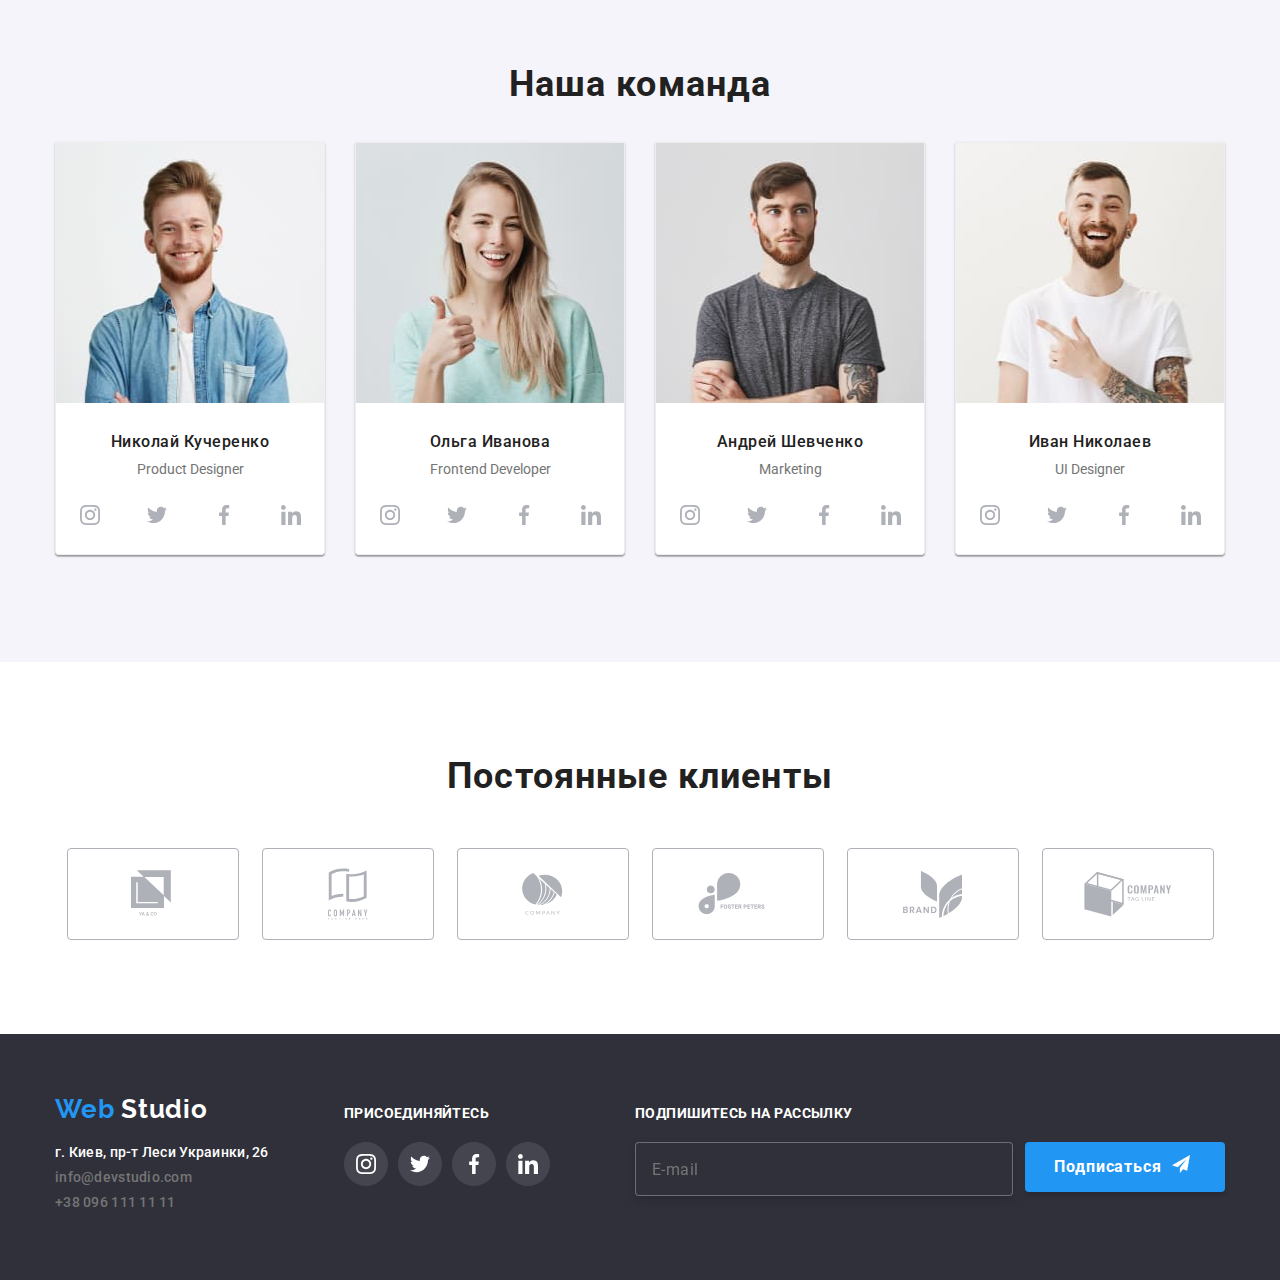
==== commit d8300c3f: "форма 4" ====
--- a/index.html
+++ b/index.html
@@ -71,7 +71,7 @@
 
         <div class="backdrop is-hidden" data-backdrop>
           <div class="modal">
-            <form action="" class="contact-form">
+            <form action="" class="contact-form" autocomplete="off">
 
               <button class="close-button" data-close-modal>
                 <svg class="close-button-icon">
@@ -82,36 +82,41 @@
               <b class="modal-title">Оставьте свои данные, мы вам перезвоним</b>
 
               <div class="input-div">
+                <input class="contact-form-input" type="text" name="user-name" placeholder="Имя" id="user-name">
                 <svg class="input-icon">
                   <use href="./images/icons/symbol-defs.svg#person-black"></use>
                 </svg>
-                <input type="text" name="user-name" class="contact-form-input" placeholder="Имя">
-                <label for="user-name" class="contact-form-label">Имя</label>
+                <label class="contact-form-label" for="user-name">Имя</label>
               </div>
 
               <div class="input-div">
+                <input class="contact-form-input" type="phone" name="user-phone" placeholder="Телефон" id="user-phone">
                 <svg class="input-icon">
                   <use href="./images/icons/symbol-defs.svg#phone-black"></use>
                 </svg>
-                <div class="label-div">
-                  <input type="phone" name="user-phone" class="contact-form-input" placeholder="Телефон">
-                  <label for="user-name" class="contact-form-label">Телефон</label>
-                </div>
+                <label class="contact-form-label" for="user-phone">Телефон</label>
               </div>
 
               <div class="input-div">
+                <input class="contact-form-input" type="email" name="user-email" placeholder="Почта" id="user-email">
                 <svg class="input-icon">
                   <use href="./images/icons/symbol-defs.svg#email-black"></use>
                 </svg>
-                <input type="email" name="user-email" class="contact-form-input" placeholder="Почта">
-                <label for="user-name" class="contact-form-label">Почта</label>
+                <label class="contact-form-label" for="user-email">Почта</label>
               </div>
 
-              <textarea class="input-comment" name="user-message" id="" placeholder="Комментарий"></textarea>
-
-              <div class="input-checkbox">
-                <label>
-                  <input type="checkbox">Соглашаюсь с рассылкой и принимаю <a href="#">Условия договора</a>
+              <div class="input-div">
+                <!--а это комментарий-->
+                <textarea class="user-comment" name="user-message" id="user-comment"
+                  placeholder="Комментарий"></textarea>
+                <label class="comment-label" for="user-comment">Комментарий</label>
+              </div>
+
+              <div class="checkbox-input-div">
+                <!--это чекбокс-->
+                <label class="checkbox-label">
+                  <input class="checkbox-input" type="checkbox" name="checkbox-input">Соглашаюсь с рассылкой и принимаю
+                  <a href="#">Условия договора</a>
                 </label>
               </div>
 
--- a/css/style.css
+++ b/css/style.css
@@ -219,6 +219,9 @@
   box-shadow: 0px 4px 4px rgba(0, 0, 0, 0.15);
   border-radius: 4px;
 }
+
+
+
 .backdrop {
   position: fixed;
   top: 0;
@@ -264,7 +267,6 @@
   right: 1%;
 
   border-radius: 50%;
-  padding: 0;
   width: 30px;
   height: 30px;
 
@@ -278,31 +280,34 @@
 .input-div {
   position: relative;
 }
-.contact-form-input[placehoder] {
-  font-style: normal;
-  font-weight: normal;
+.modal-title {
+  font-style: 400;
+  font-weight: 700;
+  font-size: 20px;
+  line-height: 1.15;
+  letter-spacing: 0.03em;
+  color: var(--title-text-color);
+
+  margin-bottom: 30px;
+  margin-left: auto;
+  margin-right: auto;
+}
+.contact-form-label[placehoder], /*серый шрифт*/
+.checkbox-label {
+  font-weight: 400;
   font-size: 14px;
   line-height: 16px;
   letter-spacing: 0.01em;
-
-  color: #757575;
-
+  color: var(--description-text-color);
+}
+.contact-form-input[placehoder],
+.checkbox-input[placehoder] {
   margin-left: 42px;
-}
-.modal-title {
-  font-style: 400;
-  font-weight: 700;
-  font-size: 20px;
-  line-height: 1.15;
-  letter-spacing: 0.03em;
-  color: #212121;
-
-  margin-bottom: 30px;
-  margin-left: auto;
-  margin-right: auto;
 }
 .input-icon {
   position: absolute;
+  top: 0;
+  left: 0;
 
   width: 18px;
   height: 18px;
@@ -310,19 +315,45 @@
   margin-top: 11px;
   margin-bottom: 11px;
   margin-right: 8px;
+
+  fill: var(--title-text-color);
 }
 .contact-form-label {
   position: absolute;
+  top: 0;
+  left: 0;
 
   margin-left: 42px;
   margin-top: 12px;
   margin-bottom: 12px;
-}
-/* .contact-form-input[placeholder] {
-  display: none;
-} */
-.contact-form-input:hover + .contact-form-label{
-  color: #2196F3;
+
+  opacity: 0;
+  transition: 250ms;
+}
+.contact-form-input:focus,
+.contact-form-input:hover,
+.user-comment:hover,
+.user-comment:focus {
+  outline: none;
+  border-color: var(--accent-color);
+}
+.contact-form-input:focus ~ .contact-form-label,
+.contact-form-input:hover ~ .contact-form-label,
+.contact-form-input:not(:placeholder-shown) ~ .contact-form-label {
+  opacity: 1;
+  color: var(--accent-color);
+  transform: translate(-100%, -200%);
+}
+.contact-form-input:focus ~ .input-icon,
+.contact-form-input:not(:placeholder-shown) ~ .input-icon {
+  fill: var(--accent-color);
+}
+.user-comment:hover ~ .contact-form-label,
+.user-comment:focus ~ .contact-form-label,
+.user-comment:not(:placeholder-shown) ~ .contact-form-label{
+  opacity: 1;
+  color: var(--accent-color);
+  transform: translate(-45%, -200%);
 }
 .contact-form-input {
   width: 448px;
@@ -335,18 +366,14 @@
   border: 1px solid rgba(33, 33, 33, 0.2);
   border-radius: 4px;
 }
-.input-div {
-  display: flex;
-}
-.label-div {
-  position: relative;
-}
-.contact-form-label {
-  position: absolute;
-  top: 0;
-  left: 0;
-}
-.input-comment {
+.comment-label {
+  font-weight: 400;
+  font-size: 14px;
+  line-height: 16px;
+  letter-spacing: 0.01em;
+  color: var(--description-text-color);
+}
+.user-comment {
   width: 448px;
   height: 120px;
   resize: none;
@@ -361,12 +388,17 @@
   border: 1px solid rgba(33, 33, 33, 0.2);
   border-radius: 4px;
 }
-.input-checkbox {
-  display: flex;
-  justify-content: center;
-  align-items: center;
+.checkbox-input-div {
 
   margin-bottom: 30px;
+
+
+}
+.checkbox-input {
+
+}
+.checkbox-label {
+
 }
 .submit-button {
   font-weight: 700;
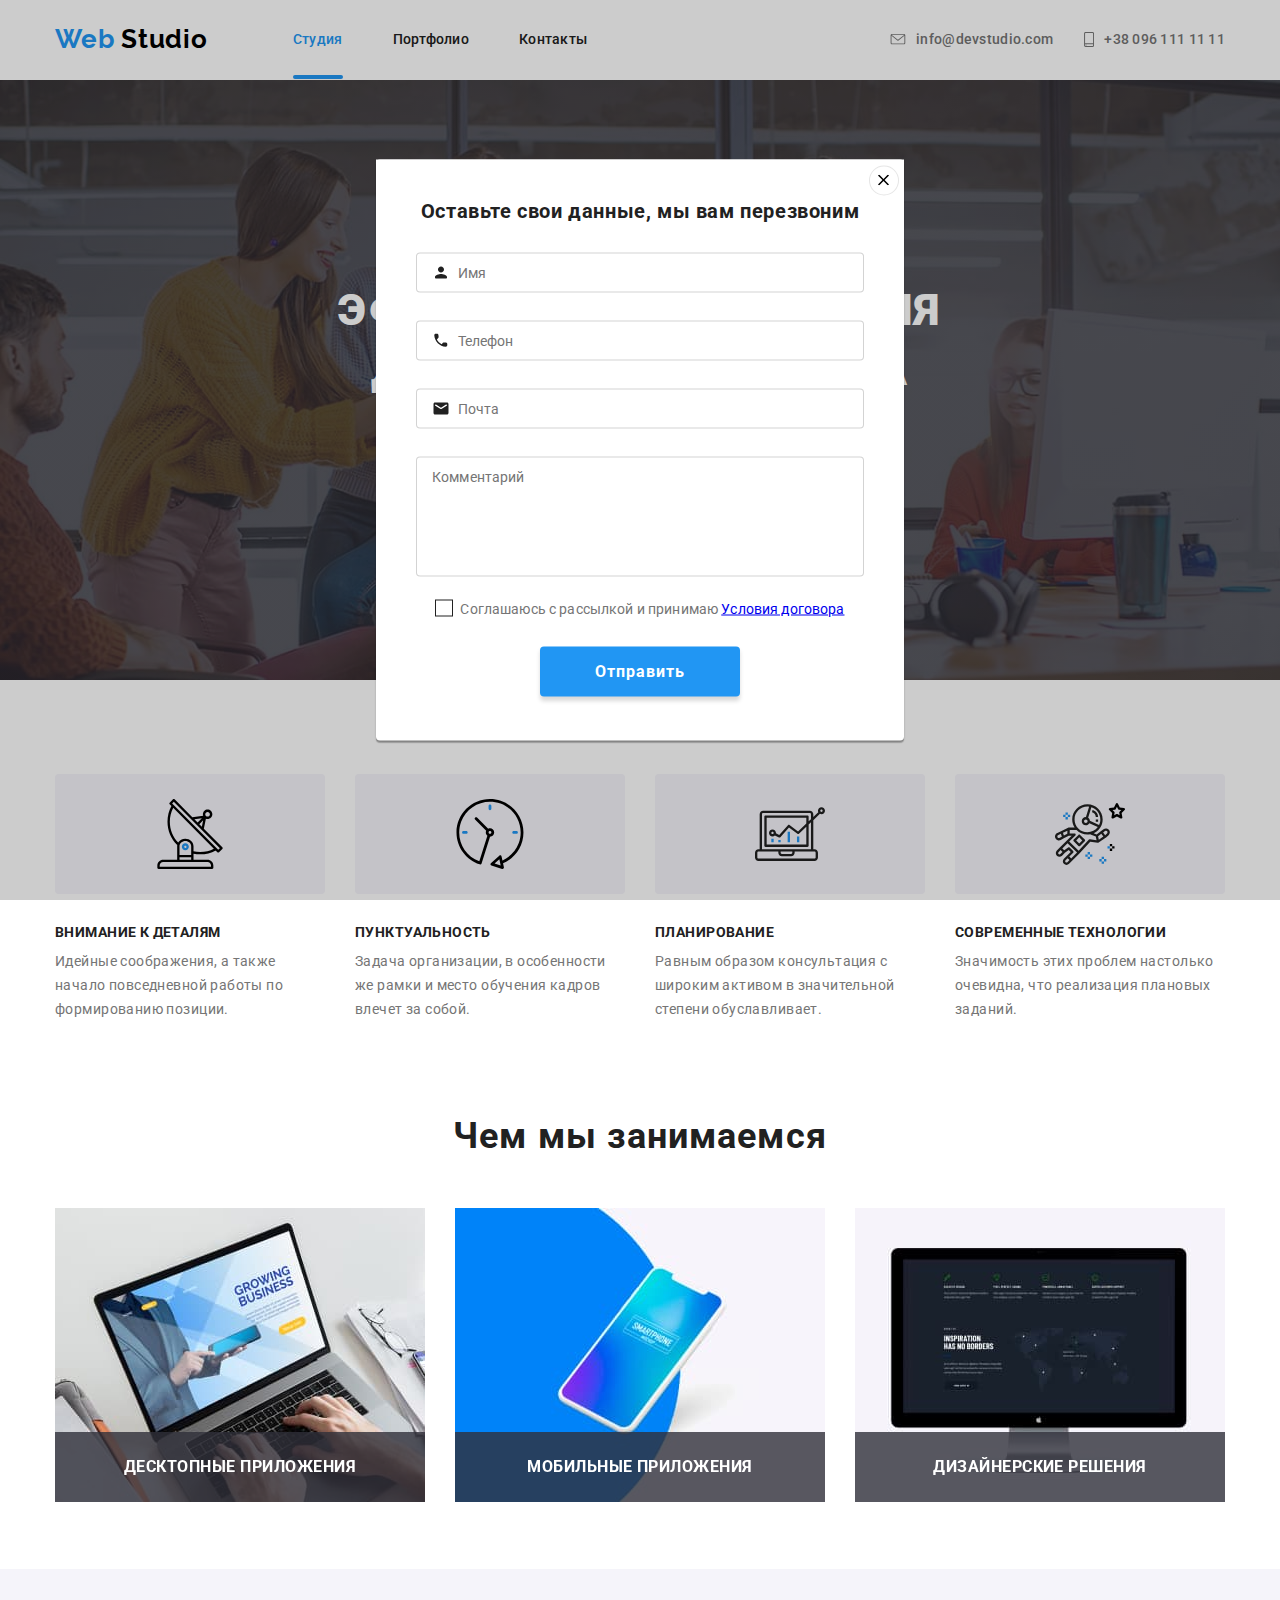
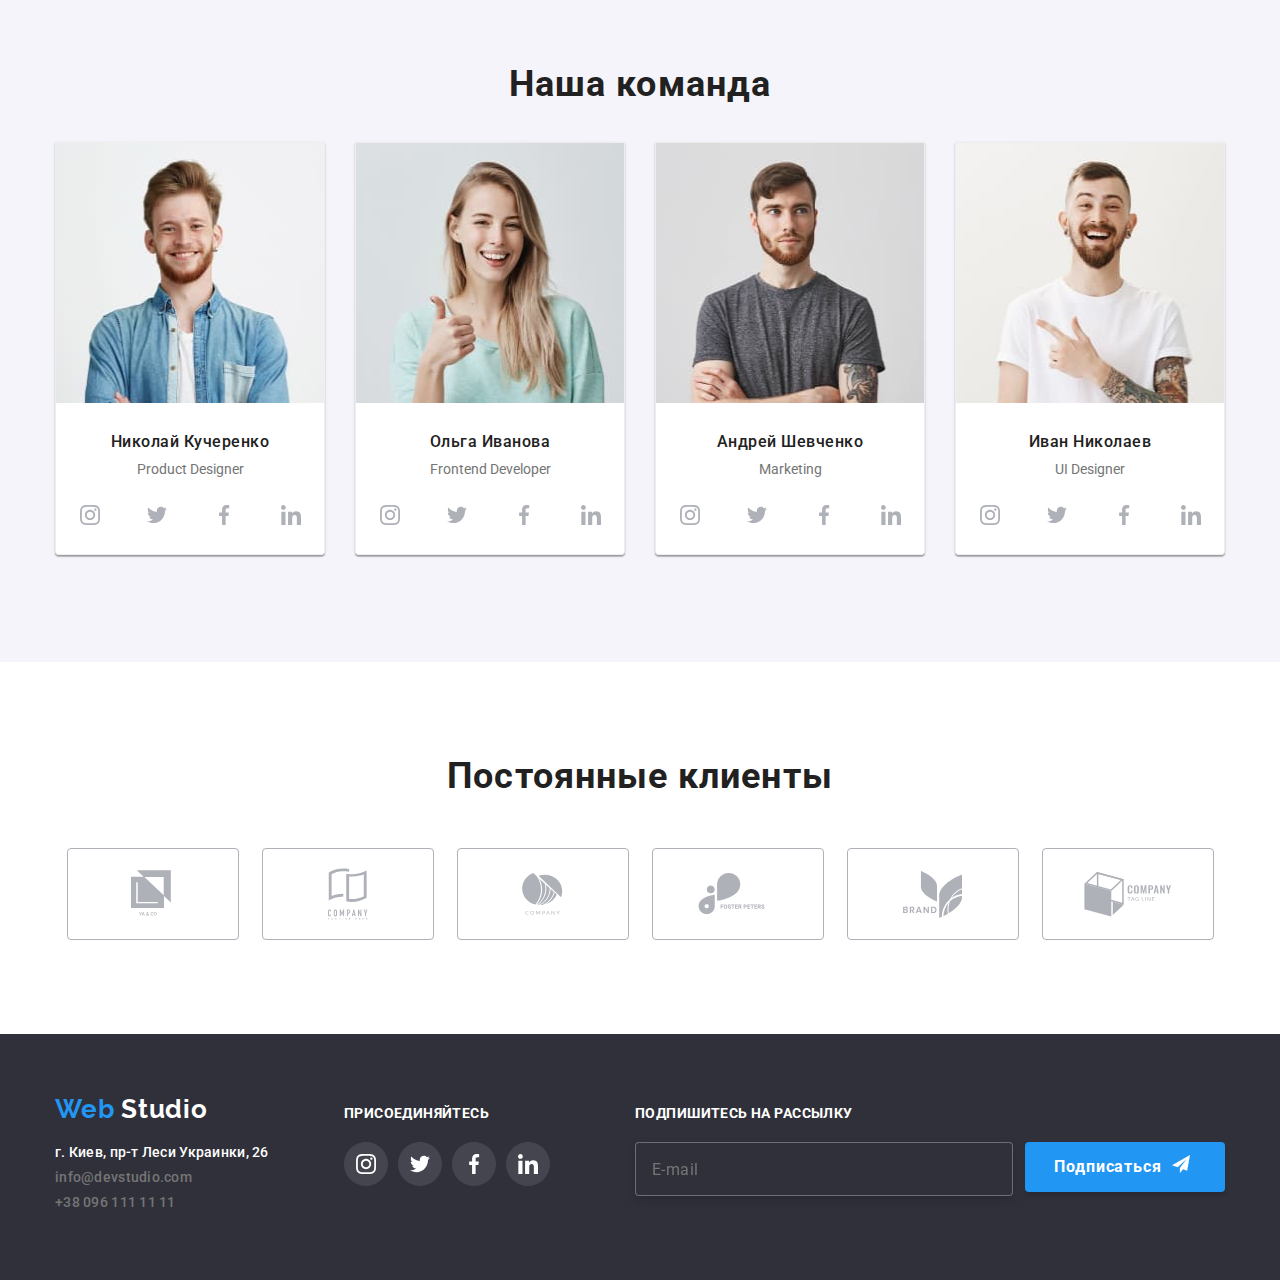
==== commit d41e7d70: "форма 5" ====
--- a/index.html
+++ b/index.html
@@ -82,7 +82,7 @@
               <b class="modal-title">Оставьте свои данные, мы вам перезвоним</b>
 
               <div class="input-div">
-                <input class="contact-form-input" type="text" name="user-name" placeholder="Имя" id="user-name">
+                <input class="contact-form-input" type="text" name="user-name" placeholder=" " id="user-name">
                 <svg class="input-icon">
                   <use href="./images/icons/symbol-defs.svg#person-black"></use>
                 </svg>
@@ -90,7 +90,7 @@
               </div>
 
               <div class="input-div">
-                <input class="contact-form-input" type="phone" name="user-phone" placeholder="Телефон" id="user-phone">
+                <input class="contact-form-input" type="phone" name="user-phone" placeholder=" " id="user-phone">
                 <svg class="input-icon">
                   <use href="./images/icons/symbol-defs.svg#phone-black"></use>
                 </svg>
@@ -98,7 +98,7 @@
               </div>
 
               <div class="input-div">
-                <input class="contact-form-input" type="email" name="user-email" placeholder="Почта" id="user-email">
+                <input class="contact-form-input" type="email" name="user-email" placeholder=" " id="user-email">
                 <svg class="input-icon">
                   <use href="./images/icons/symbol-defs.svg#email-black"></use>
                 </svg>
@@ -107,17 +107,18 @@
 
               <div class="input-div">
                 <!--а это комментарий-->
-                <textarea class="user-comment" name="user-message" id="user-comment"
-                  placeholder="Комментарий"></textarea>
+                <textarea class="user-comment" name="user-message" id="user-comment" placeholder=" "></textarea>
                 <label class="comment-label" for="user-comment">Комментарий</label>
               </div>
 
               <div class="checkbox-input-div">
                 <!--это чекбокс-->
-                <label class="checkbox-label">
-                  <input class="checkbox-input" type="checkbox" name="checkbox-input">Соглашаюсь с рассылкой и принимаю
-                  <a href="#">Условия договора</a>
-                </label>
+                <svg class="checkbox-icon">
+                  <use href="./images/icons/symbol-defs.svg#icon-check"></use>
+                </svg>
+                <input class="checkbox-input" type="checkbox" id="checkbox-id" name="">
+                <label class="checkbox-label" for="checkbox-id">Соглашаюсь с рассылкой и принимаю
+                  <a href="#">Условия договора</a></label>
               </div>
 
 
--- a/css/style.css
+++ b/css/style.css
@@ -240,7 +240,7 @@
   top: 50%;
   left: 50%;
   transform: translate(-50%, -50%);
-  z-index: 999;
+  z-index: 999;  /*не работает*/
   
   width: 528px;
   height: 581px;
@@ -269,6 +269,7 @@
   border-radius: 50%;
   width: 30px;
   height: 30px;
+  cursor: pointer;
 
   background: #FFFFFF;
   border: 1px solid rgba(0, 0, 0, 0.1);
@@ -276,6 +277,11 @@
 .close-button-icon {
   width: 11px;
   height: 11px;
+}
+.close-button:hover .close-button-icon,
+.close-button:focus .close-button-icon {
+  fill: var(--accent-color);
+  cursor: pointer;
 }
 .input-div {
   position: relative;
@@ -327,33 +333,31 @@
   margin-top: 12px;
   margin-bottom: 12px;
 
-  opacity: 0;
+  color: var(--description-text-color);
   transition: 250ms;
 }
 .contact-form-input:focus,
-.contact-form-input:hover,
-.user-comment:hover,
 .user-comment:focus {
   outline: none;
   border-color: var(--accent-color);
 }
 .contact-form-input:focus ~ .contact-form-label,
-.contact-form-input:hover ~ .contact-form-label,
 .contact-form-input:not(:placeholder-shown) ~ .contact-form-label {
-  opacity: 1;
   color: var(--accent-color);
-  transform: translate(-100%, -200%);
+  transform: translateY(-30px) translateX(-28px);
 }
 .contact-form-input:focus ~ .input-icon,
 .contact-form-input:not(:placeholder-shown) ~ .input-icon {
   fill: var(--accent-color);
 }
-.user-comment:hover ~ .contact-form-label,
-.user-comment:focus ~ .contact-form-label,
-.user-comment:not(:placeholder-shown) ~ .contact-form-label{
-  opacity: 1;
+.user-comment:focus ~ .comment-label,
+.user-comment:not(:placeholder-shown) ~ .comment-label{
   color: var(--accent-color);
-  transform: translate(-45%, -200%);
+  transform: translateY(-31px) translateX(-2px);
+  margin: 0;
+}
+.user-comment:focus + [placeholder] {
+display: hidden;
 }
 .contact-form-input {
   width: 448px;
@@ -366,12 +370,20 @@
   border: 1px solid rgba(33, 33, 33, 0.2);
   border-radius: 4px;
 }
-.comment-label {
+.comment-label {  /*серый шрифт*/
+  position: absolute;
+  top: 0;
+  left: 0;
+
   font-weight: 400;
   font-size: 14px;
   line-height: 16px;
   letter-spacing: 0.01em;
+
   color: var(--description-text-color);
+  transition: 250ms;
+  padding-left: 16px;
+  padding-top: 12px;
 }
 .user-comment {
   width: 448px;
@@ -389,16 +401,32 @@
   border-radius: 4px;
 }
 .checkbox-input-div {
+  display: flex;
+  justify-content: center;
+  align-items: center;
 
   margin-bottom: 30px;
-
-
 }
 .checkbox-input {
-
+  -webkit-appearance: none;
+  -moz-appearance: none;
+  appearance: none;
+  position: absolute;
+}
+.checkbox-input:checked + .checkbox-icon {
+  border: none;
+  background-color: #2196f3;
 }
 .checkbox-label {
 
+}
+.checkbox-icon {
+  width: 16px;
+  height: 15px;
+  fill: white;
+  border: 1px solid #212121;
+
+  margin-right: 7px;
 }
 .submit-button {
   font-weight: 700;
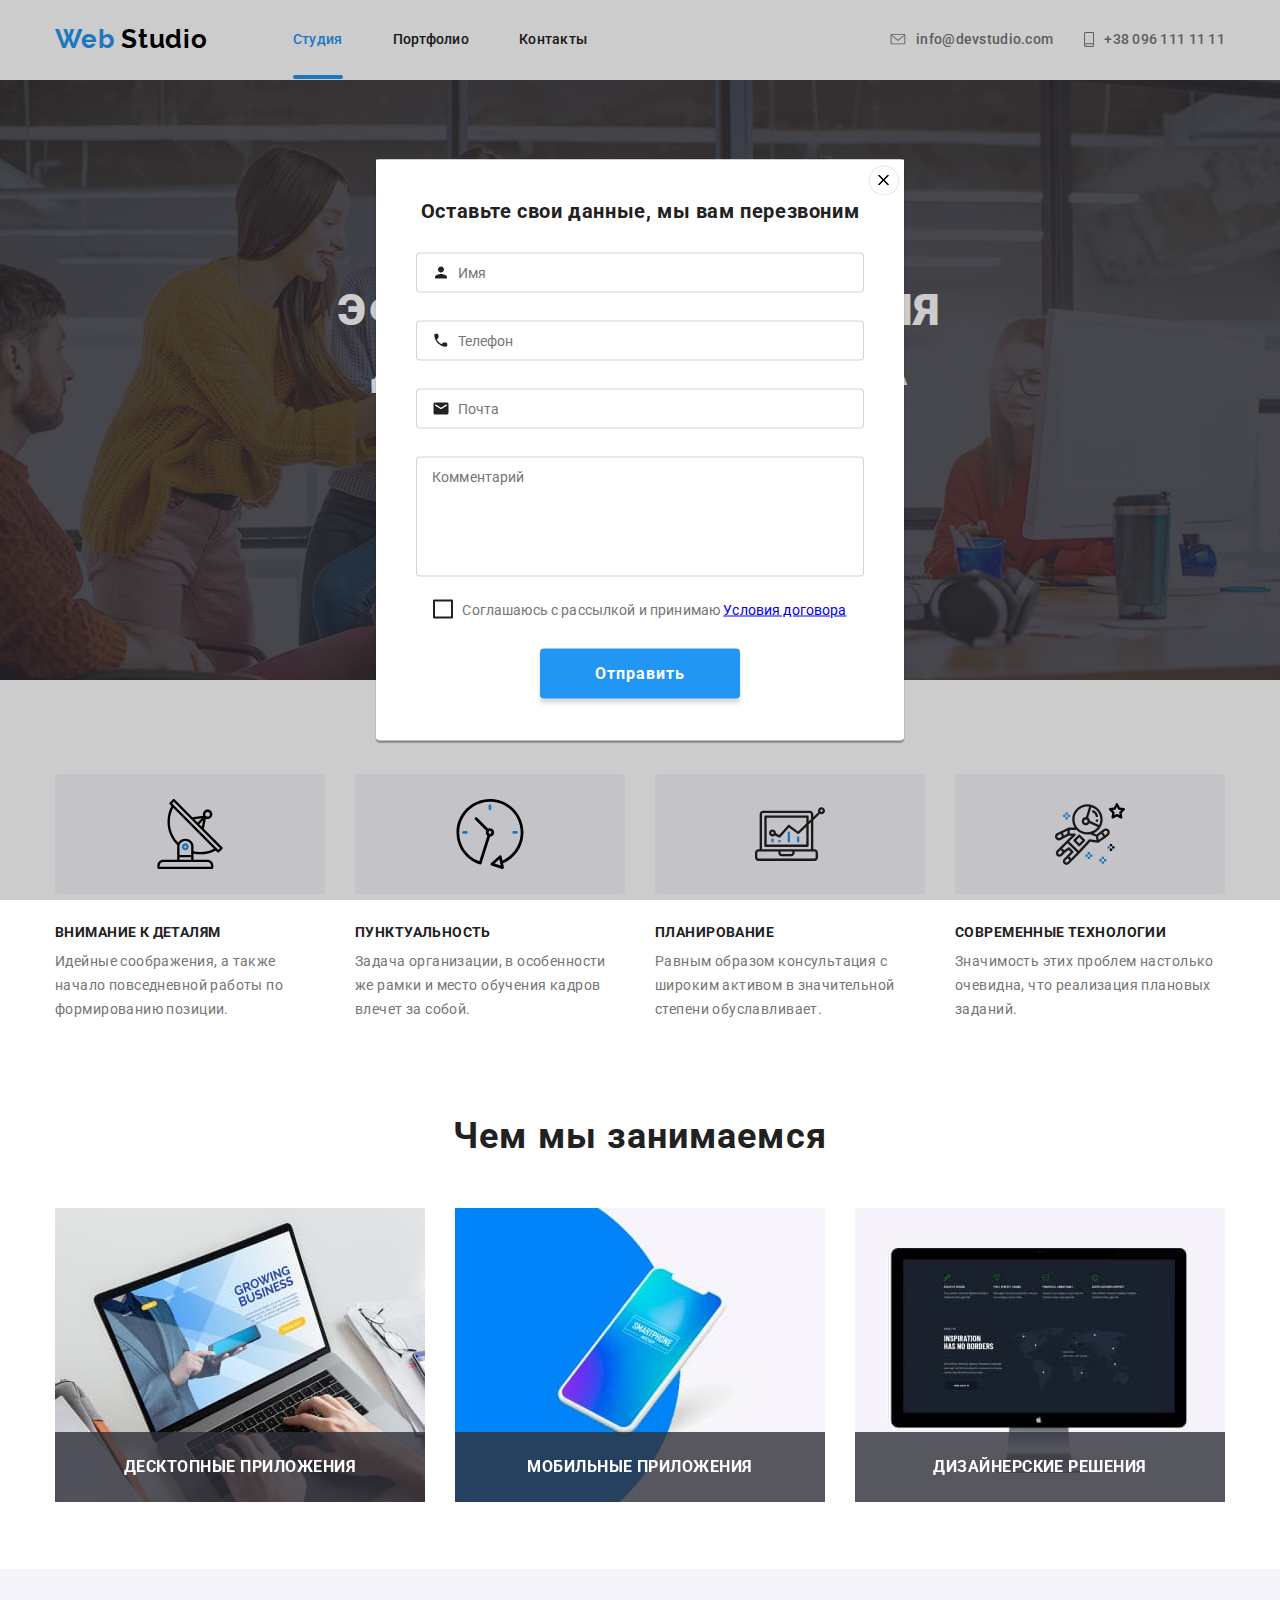
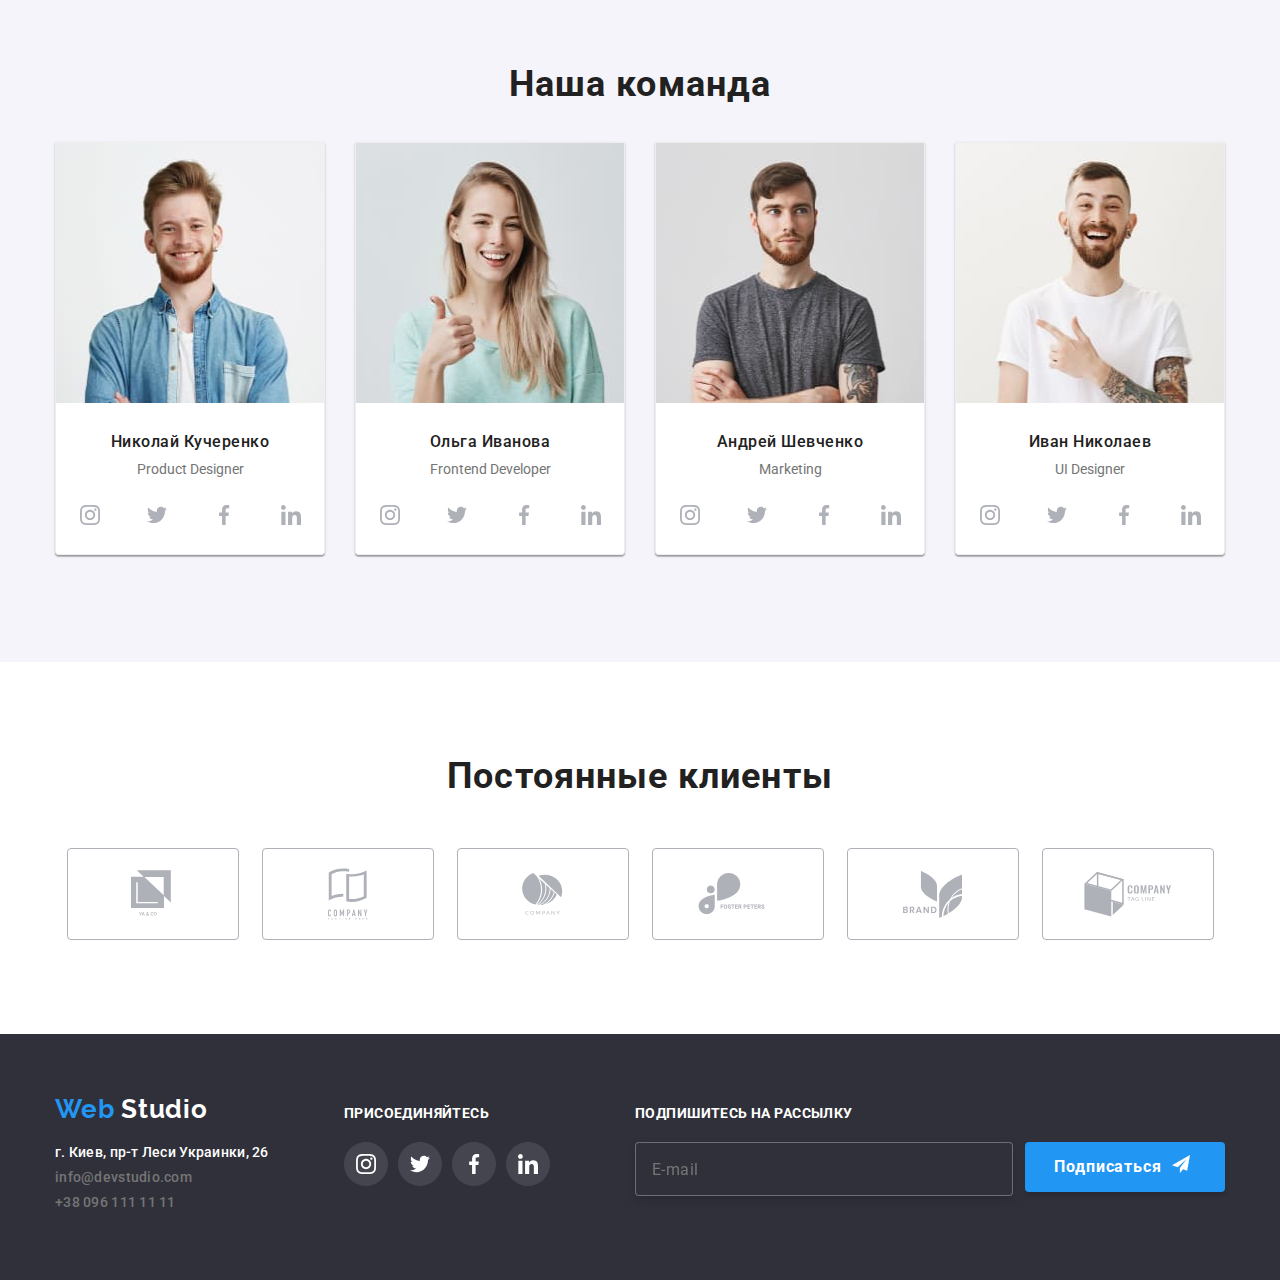
==== commit 98cf3e06: "форма чекбокс" ====
--- a/index.html
+++ b/index.html
@@ -106,30 +106,22 @@
               </div>
 
               <div class="input-div">
-                <!--а это комментарий-->
                 <textarea class="user-comment" name="user-message" id="user-comment" placeholder=" "></textarea>
                 <label class="comment-label" for="user-comment">Комментарий</label>
               </div>
 
-              <div class="checkbox-input-div">
-                <!--это чекбокс-->
+              <div class="checkbox-div">
                 <svg class="checkbox-icon">
                   <use href="./images/icons/symbol-defs.svg#icon-check"></use>
                 </svg>
-                <input class="checkbox-input" type="checkbox" id="checkbox-id" name="">
-                <label class="checkbox-label" for="checkbox-id">Соглашаюсь с рассылкой и принимаю
-                  <a href="#">Условия договора</a></label>
+                <label class="checkbox-label">
+                  <input class="checkbox-input" type="checkbox" name="">
+                  Соглашаюсь с рассылкой и принимаю <a href="#">Условия договора</a>
+                </label>
               </div>
-
-
-
-
 
               <button class="submit-button" type="submit">Отправить</button>
             </form>
-
-
-
           </div>
         </div>
 
--- a/css/style.css
+++ b/css/style.css
@@ -240,7 +240,7 @@
   top: 50%;
   left: 50%;
   transform: translate(-50%, -50%);
-  z-index: 999;  /*не работает*/
+  /* z-index: 999; */
   
   width: 528px;
   height: 581px;
@@ -275,6 +275,8 @@
   border: 1px solid rgba(0, 0, 0, 0.1);
 }
 .close-button-icon {
+  margin-top: 3px;
+
   width: 11px;
   height: 11px;
 }
@@ -379,8 +381,8 @@
   font-size: 14px;
   line-height: 16px;
   letter-spacing: 0.01em;
-
   color: var(--description-text-color);
+
   transition: 250ms;
   padding-left: 16px;
   padding-top: 12px;
@@ -400,7 +402,10 @@
   border: 1px solid rgba(33, 33, 33, 0.2);
   border-radius: 4px;
 }
-.checkbox-input-div {
+
+.checkbox-div {
+  position: relative;
+
   display: flex;
   justify-content: center;
   align-items: center;
@@ -413,21 +418,28 @@
   appearance: none;
   position: absolute;
 }
-.checkbox-input:checked + .checkbox-icon {
-  border: none;
-  background-color: #2196f3;
-}
 .checkbox-label {
-
+  font-weight: 400;
+  font-size: 14px;
+  line-height: 16px;
+  letter-spacing: 0.01em;
+  color: var(--description-text-color);
 }
 .checkbox-icon {
   width: 16px;
   height: 15px;
-  fill: white;
-  border: 1px solid #212121;
-
-  margin-right: 7px;
-}
+  fill: #fff;
+  background-color: #fff;
+  border: 2px solid #212121;
+  border-radius: 1px;
+
+  margin-right: 9px;
+}
+.checkbox-input:checked ~ .checkbox-icon {
+  background-color: var(--accent-color);
+}
+
+
 .submit-button {
   font-weight: 700;
   font-size: 16px;
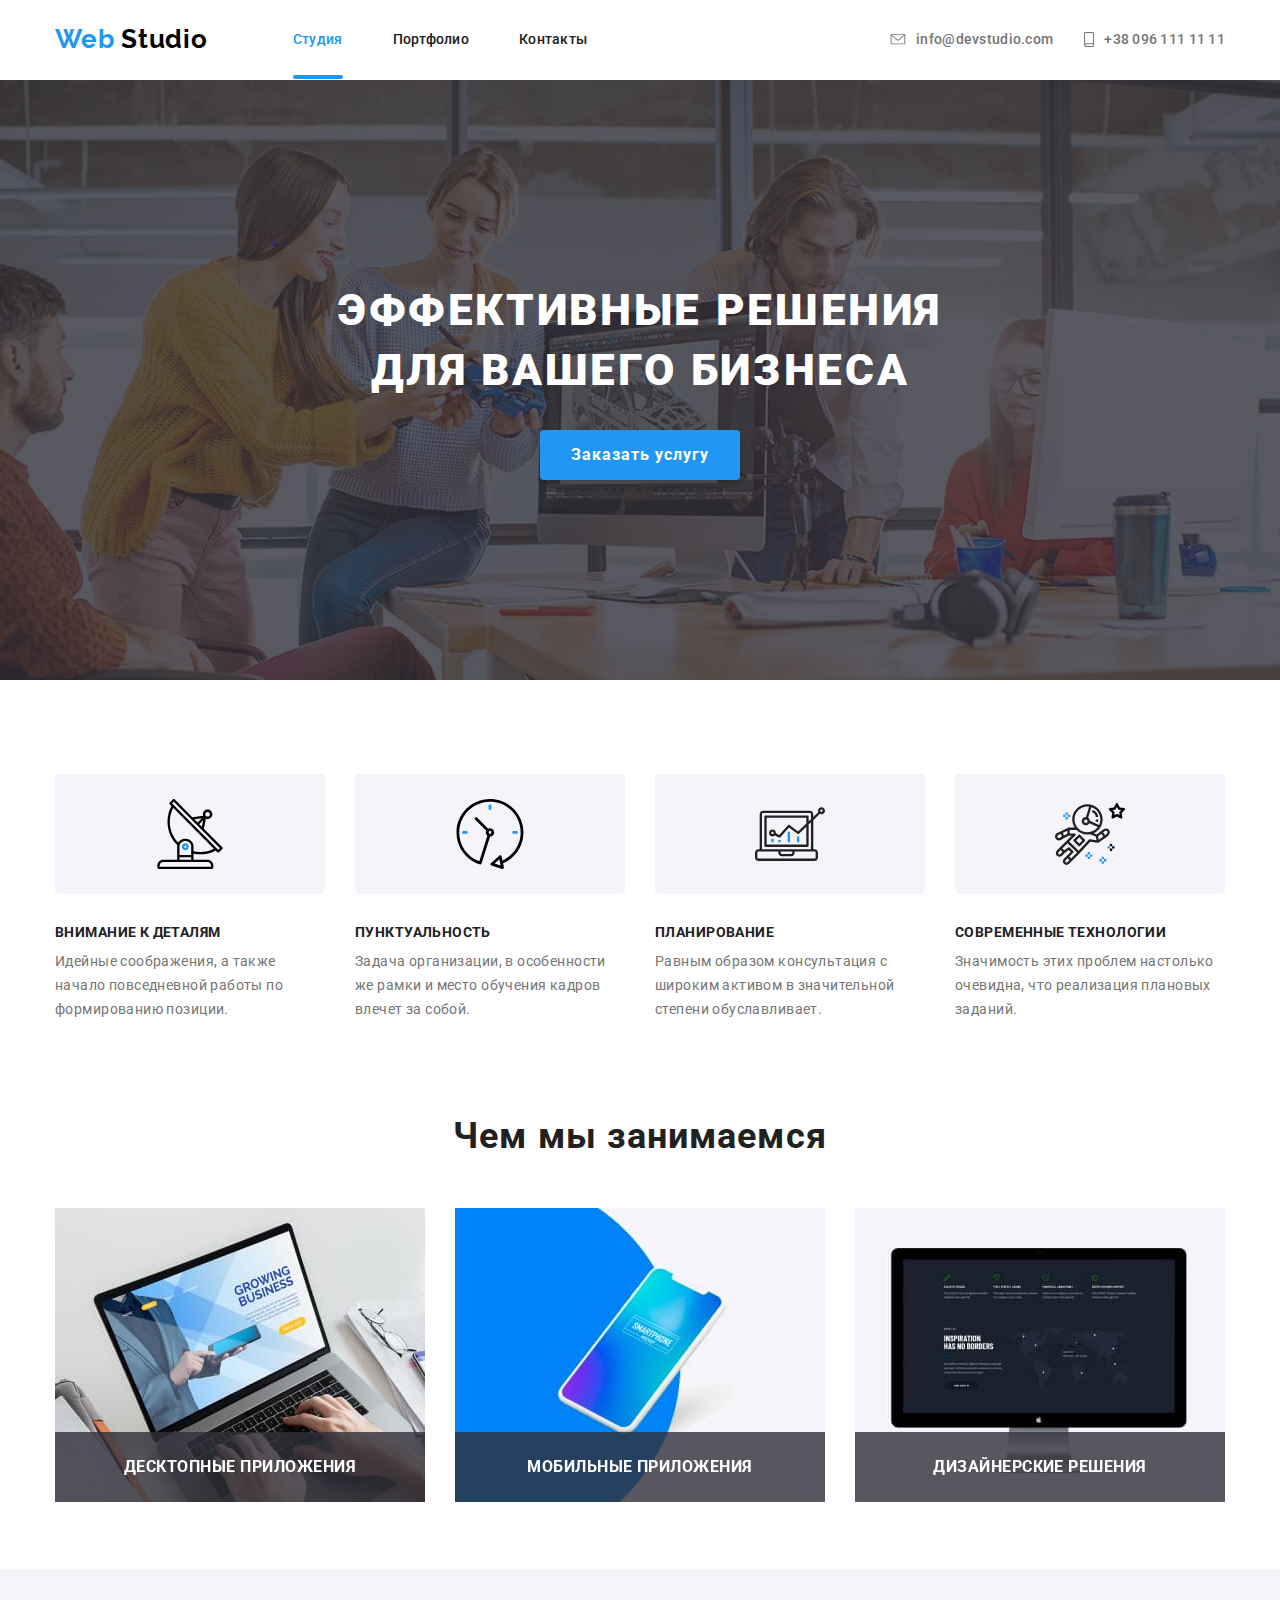
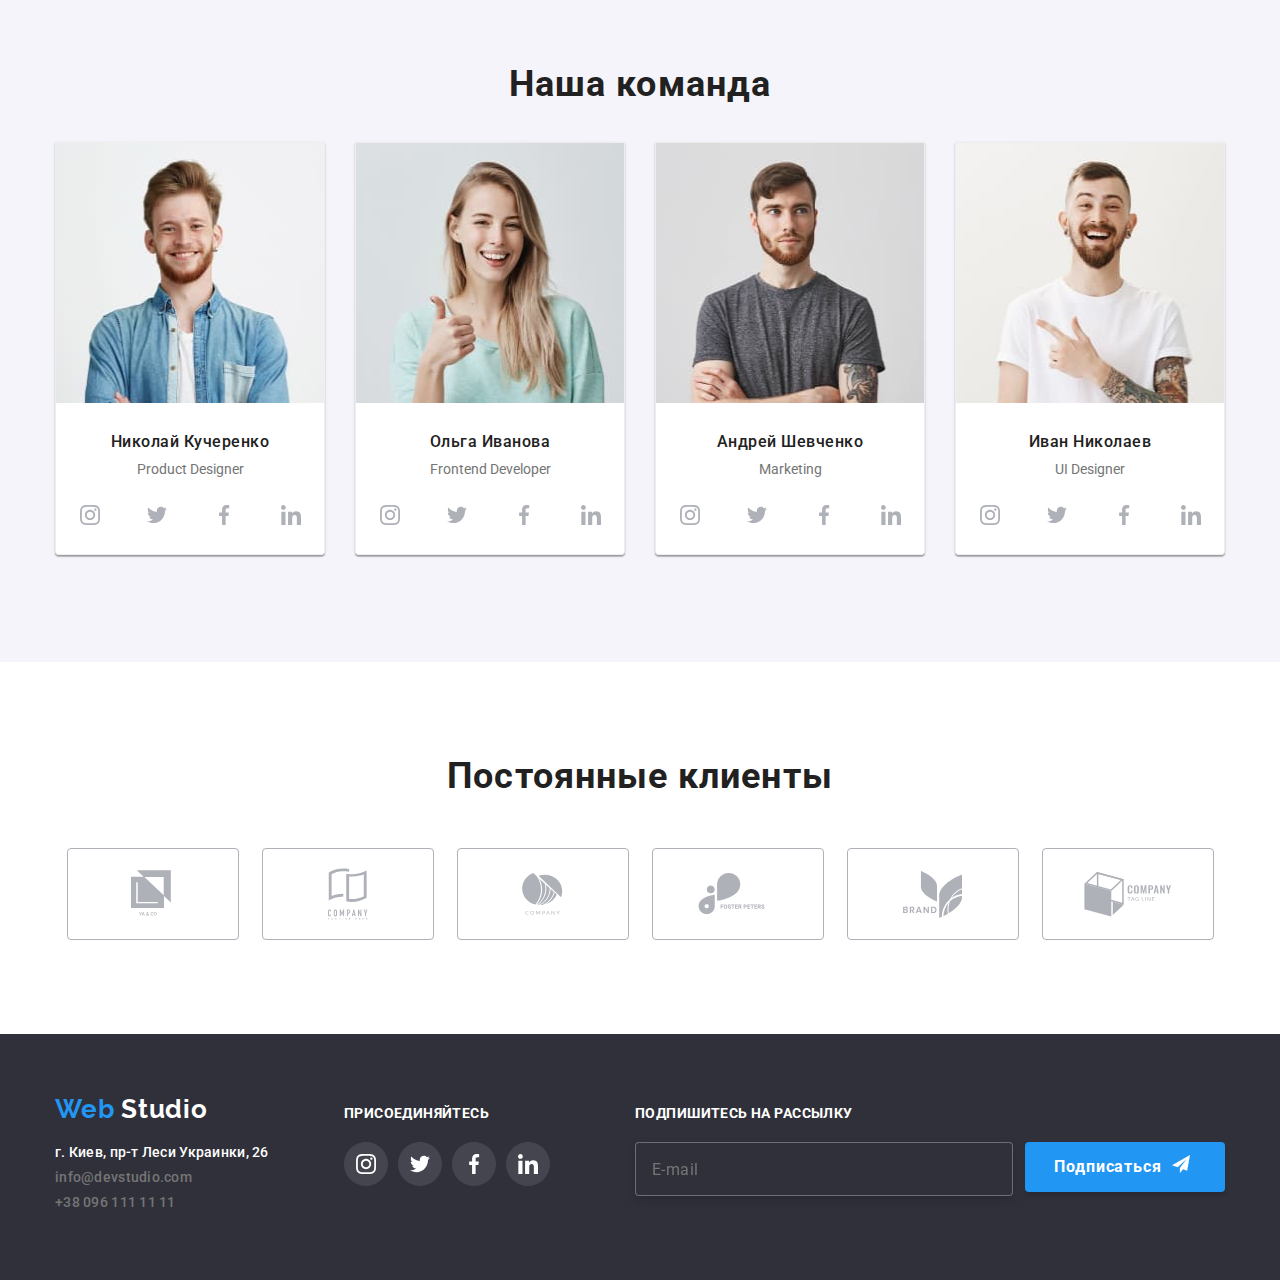
==== commit 6b883628: "сделан чекбокс" ====
--- a/index.html
+++ b/index.html
@@ -71,7 +71,7 @@
 
         <div class="backdrop is-hidden" data-backdrop>
           <div class="modal">
-            <form action="" class="contact-form" autocomplete="off">
+            <form action="get" class="contact-form" autocomplete="off">
 
               <button class="close-button" data-close-modal>
                 <svg class="close-button-icon">
@@ -90,7 +90,7 @@
               </div>
 
               <div class="input-div">
-                <input class="contact-form-input" type="phone" name="user-phone" placeholder=" " id="user-phone">
+                <input class="contact-form-input" type="tel" name="user-phone" placeholder=" " id="user-phone">
                 <svg class="input-icon">
                   <use href="./images/icons/symbol-defs.svg#phone-black"></use>
                 </svg>
@@ -111,12 +111,12 @@
               </div>
 
               <div class="checkbox-div">
-                <svg class="checkbox-icon">
-                  <use href="./images/icons/symbol-defs.svg#icon-check"></use>
-                </svg>
                 <label class="checkbox-label">
-                  <input class="checkbox-input" type="checkbox" name="">
-                  Соглашаюсь с рассылкой и принимаю <a href="#">Условия договора</a>
+                  <input class="checkbox-input" type="checkbox" name="checkbox-name"><span>Соглашаюсь с рассылкой и
+                    принимаю <a href="#">Условия договора</a></span>
+                  <svg class="checkbox-icon">
+                    <use href="./images/icons/symbol-defs.svg#icon-check"></use>
+                  </svg>
                 </label>
               </div>
 
--- a/css/style.css
+++ b/css/style.css
@@ -232,8 +232,8 @@
   background: rgba(0, 0, 0, 0.2);
 }
 .backdrop.is-hidden {
-  /* opacity: 0;
-  pointer-events: none; */
+  opacity: 0;
+  pointer-events: none;
 }
 .modal {
   position: absolute;
@@ -406,10 +406,6 @@
 .checkbox-div {
   position: relative;
 
-  display: flex;
-  justify-content: center;
-  align-items: center;
-
   margin-bottom: 30px;
 }
 .checkbox-input {
@@ -418,7 +414,16 @@
   appearance: none;
   position: absolute;
 }
+.checkbox-input:checked ~ .checkbox-icon {
+  background-color: var(--accent-color);
+  border: var(--accent-color);
+}
 .checkbox-label {
+  display: flex;
+  justify-content: center;
+  align-items: center;
+  flex-direction: row-reverse;
+
   font-weight: 400;
   font-size: 14px;
   line-height: 16px;
@@ -426,6 +431,8 @@
   color: var(--description-text-color);
 }
 .checkbox-icon {
+  box-sizing: border-box;
+
   width: 16px;
   height: 15px;
   fill: #fff;
@@ -435,9 +442,7 @@
 
   margin-right: 9px;
 }
-.checkbox-input:checked ~ .checkbox-icon {
-  background-color: var(--accent-color);
-}
+
 
 
 .submit-button {
